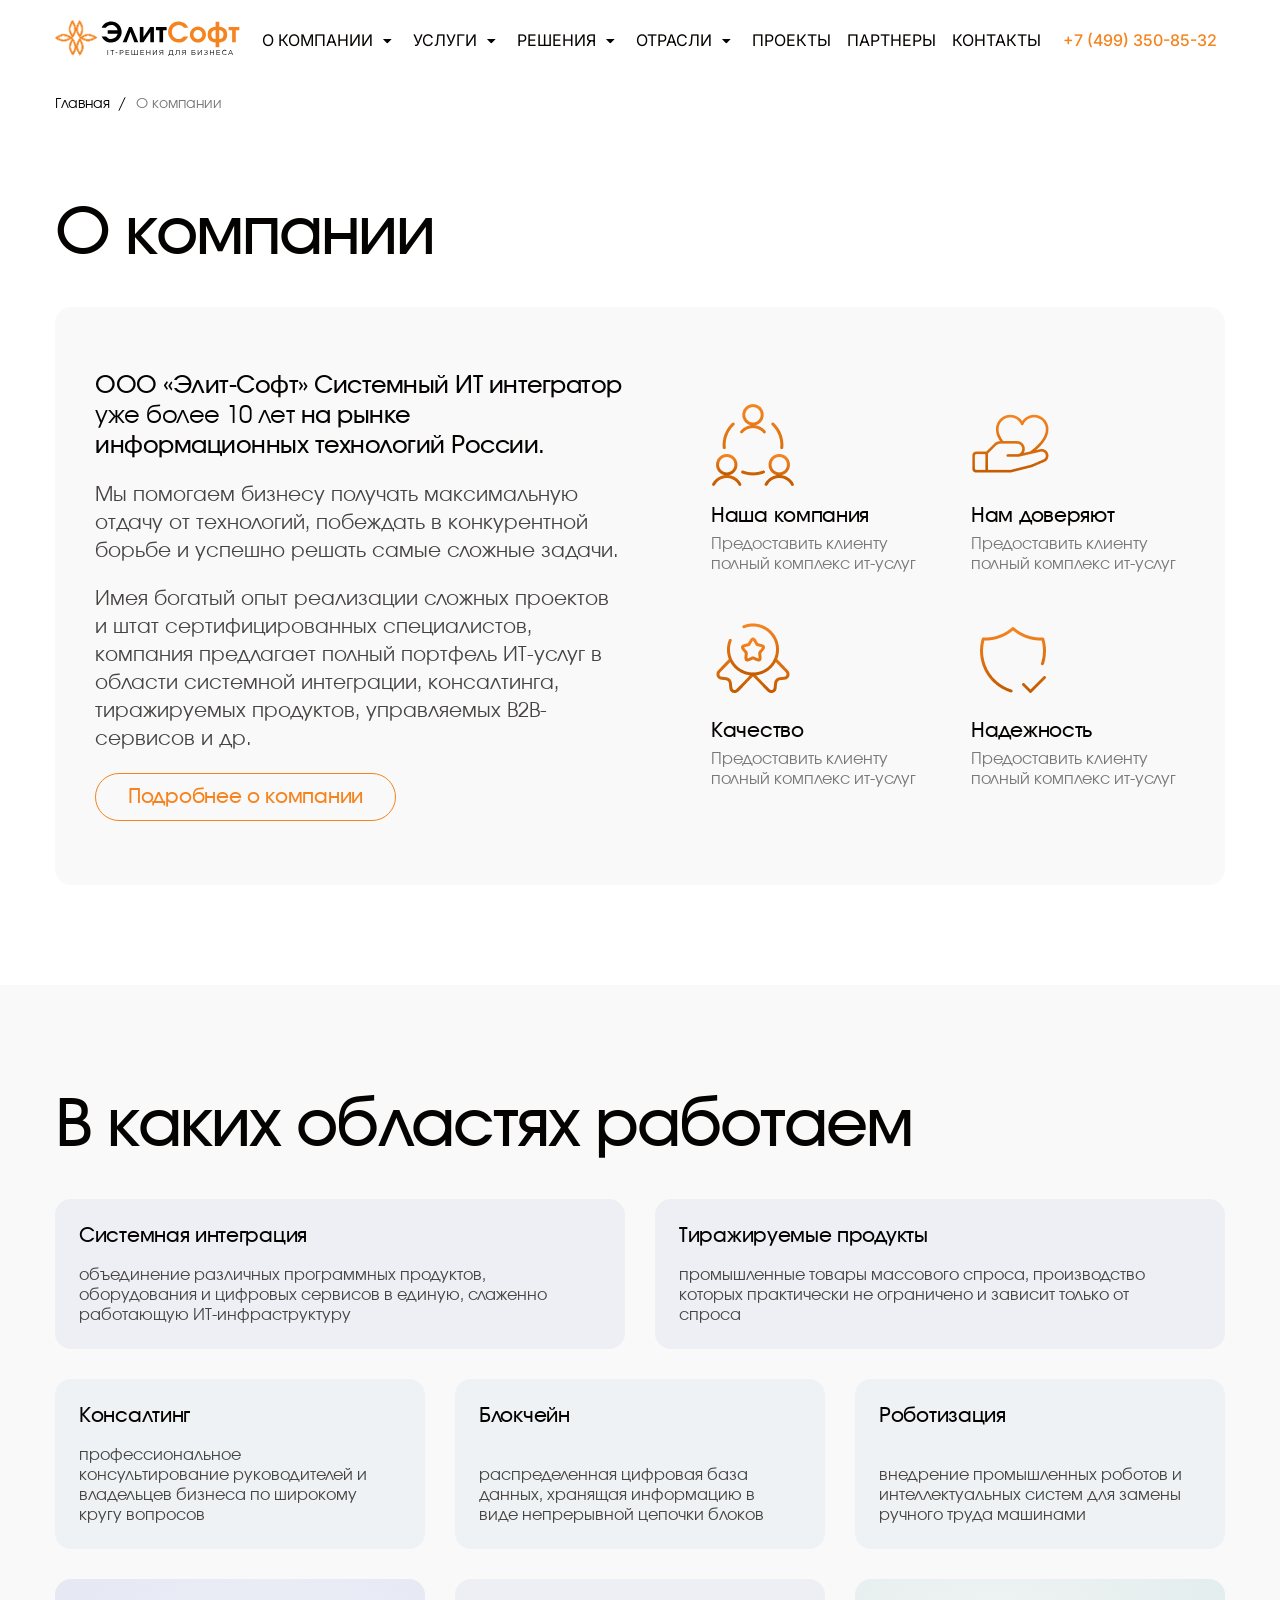
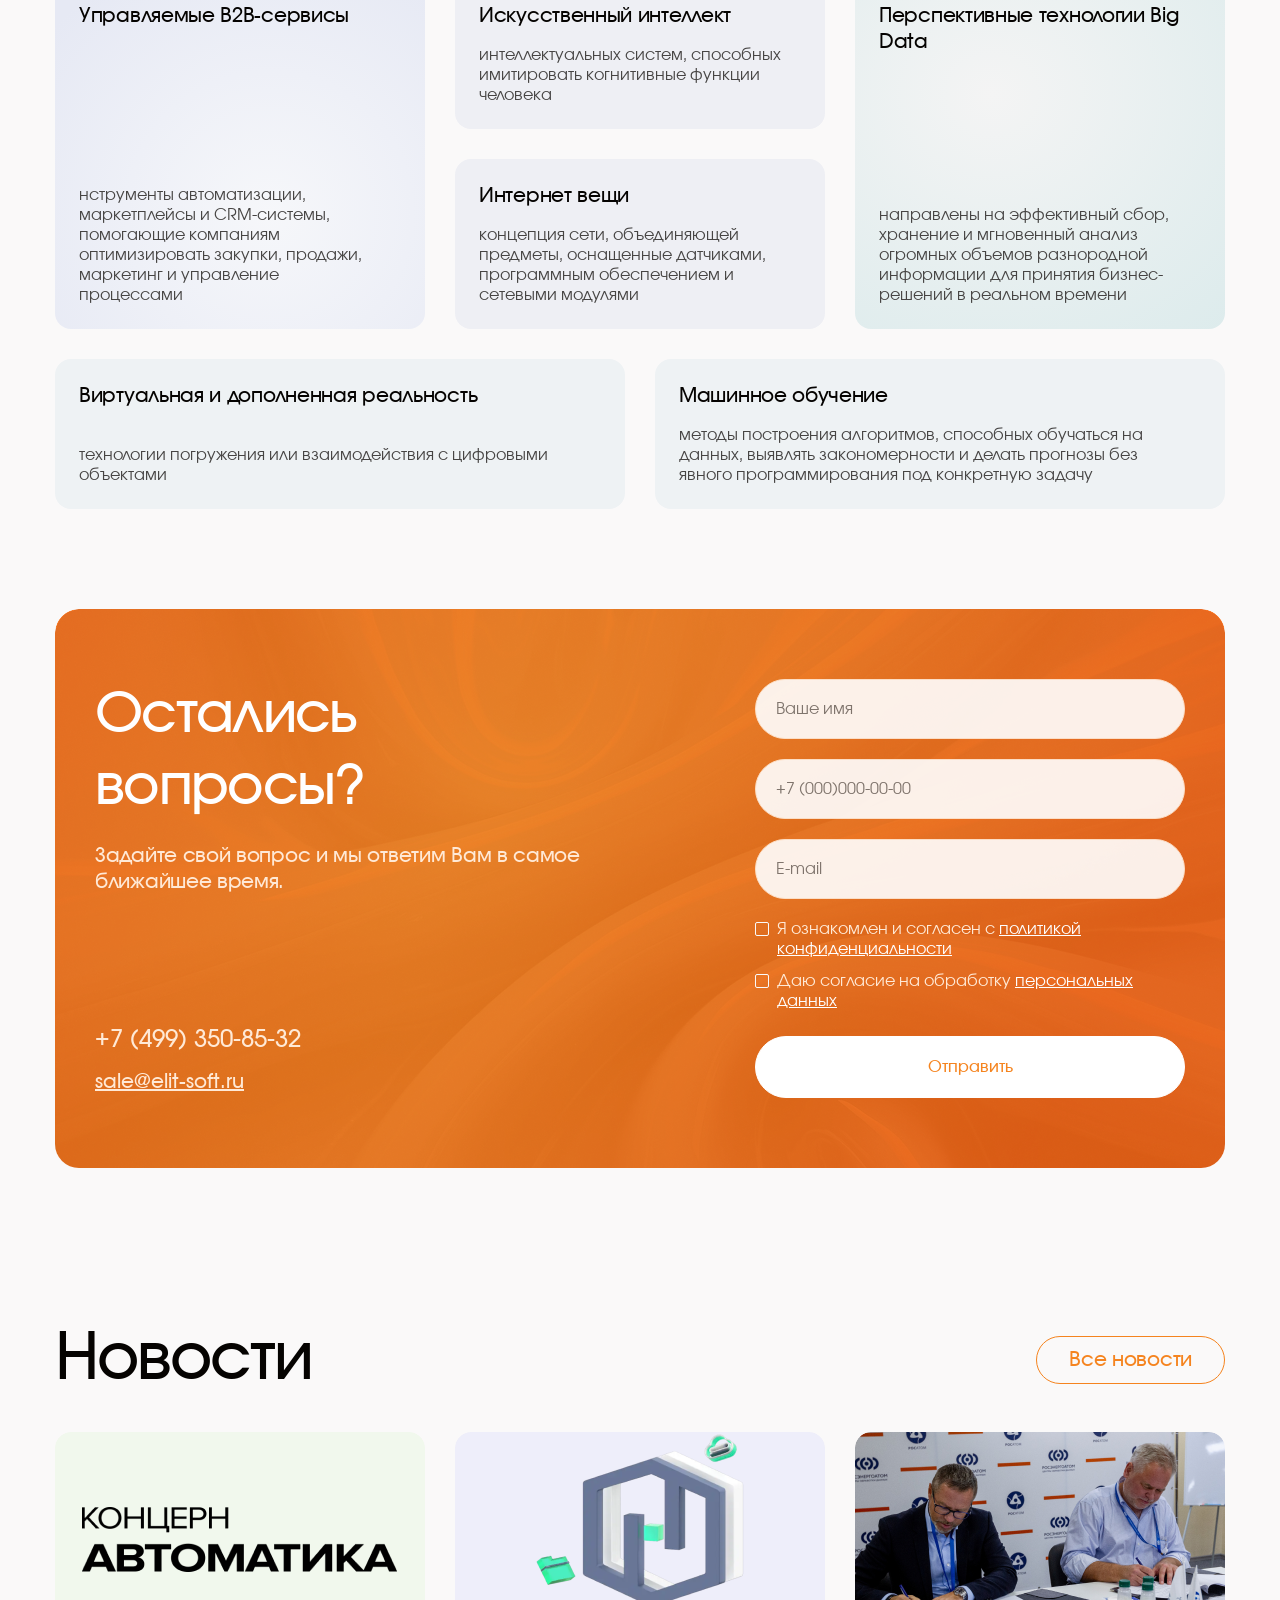
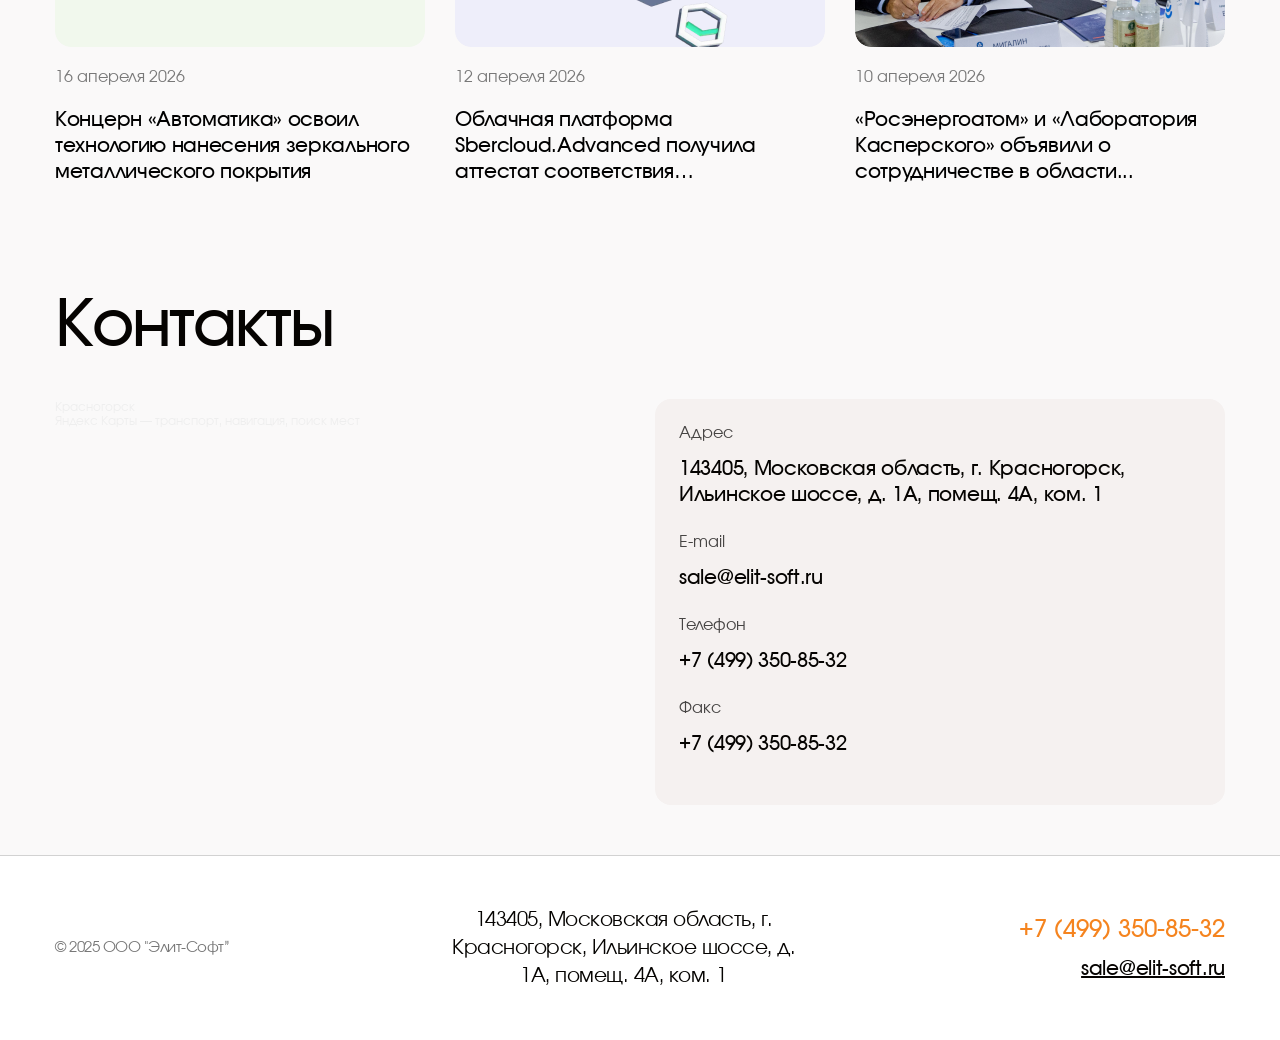
==== about.html @ a826ac0e "add files" ====
<!DOCTYPE html>
<html lang="en">
<head>
    <meta charset="UTF-8">
    <title>Элит-Софт</title>
    <link rel="preconnect" href="https://fonts.googleapis.com">
    <link rel="preconnect" href="https://fonts.gstatic.com" crossorigin>
    <link href="https://fonts.googleapis.com/css2?family=Inter:ital,opsz,wght@0,14..32,100..900;1,14..32,100..900&display=swap" rel="stylesheet">
    <link rel="stylesheet" href="css/reset.css">
    <link rel="stylesheet" href="css/main.css">
</head>
<body>
<header>
    <nav class="nav">
        <div class="container">
            <div class="nav__content df a-center">
                <div class="header__logo">
                    <a href="">
                        <img src="images/logo.svg" alt="">
                    </a>
                </div>
                <ul class="menu df">
                    <li class="menu__item has-sub">
                        <a href="" class="menu__link">О Компании</a>
                        <ul class="menu__sub">
                            <li class="menu__item">
                                <a href="" class="menu__link">Новости
                                </a>
                            </li>
                            <li class="menu__item">
                                <a href="" class="menu__link">Лицензии</a>
                            </li>
                            <li class="menu__item">
                                <a href="" class="menu__link">Сертификаты</a>
                            </li>
                            <li class="menu__item">
                                <a href="" class="menu__link">Реквизиты компании</a>
                            </li>

                        </ul>
                    </li>
                  <li class="menu__item has-sub">
                        <a href="" class="menu__link">Услуги</a>
                      <ul class="menu__sub">
                          <li class="menu__item">
                              <a href="" class="menu__link">Разработка государственных и корпоративных Информационных Систем
                              </a>
                          </li>
                          <li class="menu__item">
                              <a href="" class="menu__link">Аудит информационной безопасности
                              </a>
                          </li>
                          <li class="menu__item">
                              <a href="" class="menu__link">Продажи оборудования и программ обеспечения
                              </a>
                          </li>
                          <li class="menu__item">
                              <a href="" class="menu__link">Заказная разработка программного обеспечения
                              </a>
                          </li>
                          <li class="menu__item">
                              <a href="" class="menu__link">Обслуживание инфраструктуры и техническая поддержка
                              </a>
                          </li>

                      </ul>
                    </li>
                  <li class="menu__item has-sub">
                        <a href="" class="menu__link">Решения</a>
                      <ul class="menu__sub">
                          <li class="menu__item">
                              <a href="" class="menu__link">Инфраструктурные решения </a>
                          </li>
                          <li class="menu__item">
                              <a href="" class="menu__link">Телекоммуникационные решения</a>
                          </li>
                          <li class="menu__item">
                              <a href="" class="menu__link">Информационная безопасность</a>
                          </li>
                          <li class="menu__item">
                              <a href="" class="menu__link">Системы электронного документооборота
                              </a>
                          </li>
                          <li class="menu__item">
                              <a href="" class="menu__link">Корпоративные порталы</a>
                          </li>
                          <li class="menu__item">
                              <a href="" class="menu__link">BI Аналитика данных</a>
                          </li>
                          <li class="menu__item">
                              <a href="" class="menu__link">Геоинформационные решения</a>
                          </li>
                          <li class="menu__item">
                              <a href="" class="menu__link">Автоматизированные системы управления предприятием (АСУ ТП)</a>
                          </li>

                      </ul>
                    </li>
                  <li class="menu__item has-sub">
                      <a href="" class="menu__link">Отрасли</a>
                      <ul class="menu__sub">
                          <li class="menu__item">
                              <a href="" class="menu__link">Банковские и финансовые организации</a>
                          </li>
                          <li class="menu__item">
                              <a href="" class="menu__link">Нефтегазовая промышленность</a>
                          </li>
                          <li class="menu__item">
                              <a href="" class="menu__link">Госсектор
                              </a>
                          </li>
                          <li class="menu__item">
                              <a href="" class="menu__link">Энергетика
                              </a>
                          </li>
                          <li class="menu__item">
                              <a href="" class="menu__link">Кросс-отраслевая экспертиза </a>
                          </li>

                      </ul>
                    </li>
                  <li class="menu__item">
                        <a href="" class="menu__link">Проекты</a>
                    </li>
                  <li class="menu__item">
                        <a href="" class="menu__link">Партнеры</a>
                    </li>
                  <li class="menu__item">
                        <a href="" class="menu__link">Контакты</a>
                    </li>

                </ul>
                <div class="header__contacts">
                    <a href="tel:+7 (499) 350-85-32">+7 (499) 350-85-32</a>
                </div>
            </div>
        </div>
    </nav>
</header>
<main>
<!--   Block start-->
    <div class="breadcrumbs">
        <div class="container">
            <div class="breadcrumbs__list df a-center">
                <a href="" class="breadcrumbs__link">Главная</a><span class="breadcrumbs__text">О компании</span>
            </div>
        </div>
    </div>
<!--   Block end-->

<!--    Block Start -->
    <section class="about">
        <div class="container">
            <h2 class="section__title">О компании</h2>
            <div class="about__content df">
                <div class="about__left">
                    <h3>ООО «Элит-Софт» Системный ИТ интегратор <span>уже более 10 лет</span>
                        на рынке информационных технологий России.</h3>
                    <p>Мы помогаем бизнесу получать максимальную отдачу от технологий, побеждать в конкурентной борьбе и успешно решать самые сложные задачи.</p>
                    <p>Имея богатый опыт реализации сложных проектов и штат сертифицированных специалистов, компания предлагает полный портфель ИТ-услуг в области системной интеграции, консалтинга, тиражируемых продуктов, управляемых B2B-сервисов и др.</p>
                    <a href="" class="btn btn__orange--outline">Подробнее о компании</a>
                </div>
                <div class="about__right">
                    <div class="about__list df f-wrap">
                        <div class="about__item">
                           <div class="about__icon">
                               <img src="images/about1.webp" alt="about1">
                           </div>
                            <h3>Наша компания</h3>
                            <p>Предоставить клиенту полный комплекс ит-услуг</p>
                        </div>
                        <div class="about__item">
                            <div class="about__icon">
                                <img src="images/about4.webp" alt="about1">
                            </div>
                            <h3>Нам доверяют</h3>
                            <p>Предоставить клиенту полный комплекс ит-услуг</p>
                        </div>
                        <div class="about__item">
                            <div class="about__icon">
                                <img src="images/about3.webp" alt="about1">
                            </div>
                            <h3>Качество</h3>
                            <p>Предоставить клиенту полный комплекс ит-услуг</p>
                        </div>
                        <div class="about__item">
                            <div class="about__icon">
                                <img src="images/about2.webp" alt="about1">
                            </div>
                            <h3>Надежность</h3>
                            <p>Предоставить клиенту полный комплекс ит-услуг</p>
                        </div>
                    </div>
                </div>
            </div>
        </div>
    </section>
<!--    Block End -->

<!--    Block Start -->
    <section class="areas">
        <div class="container">
            <h2 class="section__title">В каких областях работаем</h2>
            <div class="area__list df f-wrap">
                <div class="area__item  ">
                    <h3>Системная интеграция</h3>
                    <p>объединение различных программных продуктов, оборудования и цифровых сервисов в единую, слаженно работающую ИТ-инфраструктуру</p>
                </div>
                <div class="area__item ">
                    <h3>Тиражируемые продукты</h3>
                    <p>промышленные товары массового спроса, производство которых практически не ограничено и зависит только
                        от спроса</p>
                </div>
                <div class="area__item ">
                    <h3>Консалтинг</h3>
                    <p>профессиональное консультирование руководителей и владельцев бизнеса по широкому кругу вопросов</p>
                </div>
                <div class="area__item ">
                    <h3>Блокчейн</h3>
                    <p>распределенная цифровая база данных, хранящая информацию в виде непрерывной цепочки блоков</p>
                </div>
                <div class="area__item ">
                    <h3>Роботизация</h3>
                    <p>внедрение промышленных роботов и интеллектуальных систем для замены ручного труда машинами</p>
                </div>
                <div class="area__item ">
                    <h3>Управляемые B2B-сервисы</h3>
                    <p>нструменты автоматизации, маркетплейсы и CRM-системы, помогающие компаниям оптимизировать закупки, продажи, маркетинг и управление процессами</p>
                </div>
                <div class="area__item ">
                    <h3>Искусственный интеллект</h3>
                    <p>интеллектуальных систем, способных имитировать когнитивные функции человека</p>
                </div>
                <div class="area__item ">
                    <h3>Интернет вещи</h3>
                    <p>концепция сети, объединяющей предметы, оснащенные датчиками, программным обеспечением и сетевыми модулями</p>
                </div>
                <div class="area__item ">
                    <h3>Перспективные технологии
                        Big Data</h3>
                    <p>направлены на эффективный сбор, хранение и мгновенный анализ огромных объемов разнородной информации для принятия бизнес-решений в реальном времени</p>
                </div>
                <div class="area__item ">
                    <h3>Виртуальная и дополненная реальность</h3>
                    <p>технологии погружения или взаимодействия с цифровыми объектами</p>
                </div>
                <div class="area__item ">
                    <h3>Машинное обучение</h3>
                    <p>методы построения алгоритмов, способных обучаться на данных, выявлять закономерности и делать прогнозы без явного программирования под конкретную задачу</p>
                </div>

            </div>
        </div>
    </section>
<!--    Block End -->
<!--    Block Start -->
    <section class="contact-form">
        <div class="container">
            <div class="contact-form__content df j-spc-btw">
                <div class="contact-form__left">
                    <h2 class="section__title">Остались вопросы?</h2>
                    <p>Задайте свой вопрос и мы ответим Вам в самое ближайшее время.</p>
                    <div class="contact__info df f-column">
                        <a href="tel:+7 (499) 350-85-32">+7 (499) 350-85-32</a>
                        <a href="mailto:sale@elit-soft.ru">sale@elit-soft.ru</a>
                    </div>
                </div>
                <div class="contact-form__right">
                    <form action="" class="form">
                        <div class="form__row">
                            <input type="text" name="name" id="name" placeholder="Ваше имя">
                        </div>
                        <div class="form__row">
                            <input type="tel" name="tel" id="tel" placeholder="+7 (000)000-00-00 ">
                        </div>
                        <div class="form__row">
                            <input type="email" name="email" id="email" placeholder="E-mail">
                        </div>
                        <label class="checkbox-label"> Я ознакомлен и согласен с <a href="">политикой конфиденциальности</a>
                            <input type="checkbox" >
                            <span class="checkmark"></span>
                        </label>
                        <label class="checkbox-label">  Даю согласие на обработку <a href="">персональных данных</a>
                            <input type="checkbox" >
                            <span class="checkmark"></span>
                        </label>
                        <button class="btn btn__submit">Отправить</button>
                    </form>
                </div>
            </div>
        </div>
    </section>
<!--    Block End -->
    <!--    Block Start -->
    <section class="news">
        <div class="container">
            <div class="news__top df a-center j-spc-btw">
                <h2 class="section__title">Новости</h2>
                <a href="" class="btn btn__orange--outline">Все новости</a>
            </div>
            <div class="news__list df">
                <div class="news__item">
                    <a href="" class="news__img">
                        <img src="images/news1.webp" alt="news1">
                    </a>
                    <div class="news__info">
                        <span class="news__date">16 апереля 2026</span>
                        <a href="" class="news__title">
                            Концерн «Автоматика» освоил технологию нанесения зеркального металлического покрытия
                        </a>
                    </div>
                </div>
                <div class="news__item">
                    <a href="" class="news__img">
                        <img src="images/news2.webp" alt="news1">
                    </a>
                    <div class="news__info">
                        <span class="news__date">12 апереля 2026</span>
                        <a href="" class="news__title">
                            Облачная платформа Sbercloud.Advanced получила аттестат соответствия требованиям...
                        </a>
                    </div>
                </div>
                <div class="news__item">
                    <a href="" class="news__img">
                        <img src="images/news3.webp" alt="news1">
                    </a>
                    <div class="news__info">
                        <span class="news__date">10 апереля 2026</span>
                        <a href="" class="news__title">
                            «Росэнергоатом» и «Лаборатория Касперского» объявили
                            о сотрудничестве в области...
                        </a>
                    </div>
                </div>

            </div>
        </div>
    </section>
<!--    Block End -->
<!--    Block Start -->
    <section class="contacts">
        <div class="container">
            <h2 class="section__title">Контакты</h2>
            <div class="contact__content df">
                <div class="contact__left">
                    <div style="position:relative;overflow:hidden;"><a href="https://yandex.com/maps/10735/krasnogorsk/?utm_medium=mapframe&utm_source=maps" style="color:#eee;font-size:12px;position:absolute;top:0px;">Красногорск</a><a href="https://yandex.com/maps/10735/krasnogorsk/house/ilyinskoye_shosse_1a/Z04YdQJiQE0EQFtvfXRwdH5jZA==/?indoorLevel=1&ll=37.352983%2C55.815201&utm_medium=mapframe&utm_source=maps&z=16.64" style="color:#eee;font-size:12px;position:absolute;top:14px;">Яндекс Карты — транспорт, навигация, поиск мест</a><iframe src="https://yandex.com/map-widget/v1/?indoorLevel=1&ll=37.352983%2C55.815201&mode=search&ol=geo&ouri=ymapsbm1%3A%2F%2Fgeo%3Fdata%3DCgk3NzExMjE0NTUSbdCg0L7RgdGB0LjRjywg0JzQvtGB0LrQvtCy0YHQutCw0Y8g0L7QsdC70LDRgdGC0YwsINCa0YDQsNGB0L3QvtCz0L7RgNGB0LosINCY0LvRjNC40L3RgdC60L7QtSDRiNC-0YHRgdC1LCAx0JAiCg1zaRVCFcRCX0I%2C&z=16.64" width="560" height="400" frameborder="1" allowfullscreen="true" style="position:relative;"></iframe></div>
                </div>
                <div class="contact__right">
                    <div class="contact__row">
                        <h3>Адрес</h3>
                        <p>143405, Московская область, г. Красногорск, Ильинское шоссе, д. 1А, помещ. 4А, ком. 1</p>
                    </div>
                    <div class="contact__row">
                        <h3>E-mail</h3>
                        <a href="mailto:sale@elit-soft.ru">sale@elit-soft.ru</a>
                    </div>
                    <div class="contact__row">
                        <h3>Телефон</h3>
                        <a href="tel:+7 (499) 350-85-32">+7 (499) 350-85-32</a>
                    </div>
                    <div class="contact__row">
                        <h3>Факс</h3>
                        <a href="tel:+7 (499) 350-85-32">+7 (499) 350-85-32</a>
                    </div>
                </div>
            </div>
        </div>
    </section>
<!--    Block End -->
</main>
<footer>
    <div class="container">
        <div class="footer__content df j-spc-btw a-center">
            <div class="footer__left">
                <p class="copyright">© 2025 ООО "Элит-Софт”</p>
            </div>
            <div class="footer__center">
                <p>143405, Московская область, г. Красногорск, Ильинское шоссе, д. 1А, помещ. 4А, ком. 1</p>
            </div>
            <div class="footer__right df f-column  a-end">
                <a href="tel:+7 (499) 350-85-32" class="footer__link">+7 (499) 350-85-32</a>
                <a href="mailto:sale@elit-soft.ru" class="footer__link">sale@elit-soft.ru</a>
            </div>
        </div>
    </div>
</footer>

<script src="js/main.js"></script>
</body>
</html>
---- css/main.css ----
header{
    padding-top: 20px;
    padding-bottom: 20px;
    height: 76px;
}
.nav__content{
    gap: 22px;

}
.menu__sub{
    display: none;
    width: 364px;
    flex-direction: column;
    gap: 20px;
    position: absolute;
    padding: 24px;
    top: 34px;
    border-radius: 4px;
    background: #fff;
    box-shadow: -10px 5px 20px rgba(0, 0, 0, 0.1);
}
.menu{
    gap: 16px;
    height: 100%;
    align-items: center;
}
.menu__item{
    transition: all .3s;
    padding-top: 8px;
    padding-bottom: 8px;
}
.menu__item.has-sub{
    padding-right: 24px;
    position: relative;
}
.menu__item.has-sub:after{
    content: '';
    position: absolute;
    width: 9px;
    height: 5px;
    background: url('../images/arrow-down.svg') no-repeat;
    right: 5px;
    top: 50%;
    transform: translateY(-50%  );
}
.menu__link{
    font-family: Inter, sans-serif;
    font-weight: 400;
    font-size: 16px;
    line-height: 19px;
    text-transform: uppercase;
    color: #050301;
    transition: all .3s;
}
.header__contacts a{
    font-family: Inter, sans-serif;
    font-style: normal;
    font-weight: 500;
    font-size: 16px;
    line-height: 19px;

    color: #f5841f;
}
.menu__link:hover{
    color: #f5841f;
}
.menu__item.has-sub:hover:after{
    background: url('../images/arrow-down-hover.svg') no-repeat;
}
.menu__item.has-sub:hover .menu__sub{

    display: flex;

}
.menu__sub .menu__link{
    font-family: Involve-Medium, sans-serif;
    font-size: 15px;
    line-height: 20px;
    text-align: left;
    text-transform: uppercase;
    font-weight: 500;
    color: #050301;
}
.menu__sub .menu__item{
    padding: 0;
}
.menu__sub .menu__link:hover{
    color: #f5841f;
}
.hero{
    padding-right: 62px;
    margin-top: 16px;
    margin-bottom: 50px;
}
.hero__content{
    gap: 60px;
    align-items: flex-end;
    justify-content: flex-end;
}
.hero__right{
    padding: 30px;
    border-radius: 24px;
    background: linear-gradient(157.72deg, #ebe8e4 5.24%, #f5f1f0 90.24%);
    max-width: 853px;
    width: 100%;
    height: fit-content;
}
.hero__left{
    max-width: 570px;
    width: 100%;
}
.hero__title{
    font-family: Involve-Medium, sans-serif;
    font-size: 65px;
    line-height: 84px;
    letter-spacing: -0.03em;
    text-align: left;
    color: #050301;
    margin-bottom: 35px;
    font-weight: 500;
}
.hero__text{
    font-size: 20px;
    line-height: 28px;
    text-align: left;
    margin-bottom: 30px;
    color: #464443;

}
.hero__adv{
    margin-top: 110px;
    padding: 24px;
    background: #F6F2EF;
    border-radius: 24px;

}
.hero__adv h2{
    font-family: Involve-Medium, sans-serif;
    font-weight: 500;
    font-size: 20px;
    line-height: 26px;
    letter-spacing: -0.3px;
    text-align: left;
    max-width: 349px;
    width: 100%;
    color: #050301;
    margin-bottom: 32px;
}
.hero__partners img{
    border-radius: 100%;
    border: 1px solid #787878;
}
.hero__partners img +  img{
    margin-left: -15px;
}
.hero__posts{
    display: grid;
    /*grid-template-columns: 1fr 2fr ;*/
    /*grid-template-rows: 1fr 1fr 2fr ;*/
    gap: 24px;
}
.hero__post{
    padding: 25px 24px 24px;
    border-radius: 16px;
    min-height: 230px;
    display: flex;
    flex-direction: column;
    position: relative;
    width: 100%;
    min-width: 384px;
}
.hero__post:first-child{
    background: #F5F1F0;
    grid-column-start: 1;
    grid-column-end: 2;
}
.hero__post:nth-child(2){
    grid-column-start: 1;
    grid-column-end: 2;
    background: #F6F7FA;
}
.hero__post:nth-child(3){
    grid-column-start: 2;
    grid-row-start: 1;
    grid-row-end: 3;
    grid-column-end: 3;
    background: #f1f8ed;
}
.hero__post:nth-child(4){
    grid-column-start: 1;
    grid-row-start: 3;
    grid-row-end: 3;
    grid-column-end: 3;
    background: #FBF9EF;
    height: 260px;
}
.hero__post h3{
    font-family: 'Involve-Medium', sans-serif;
    font-size: 20px;
    line-height: 26px;
    letter-spacing: -0.3px;
    color: #050301;
    margin-bottom: 16px;
    max-width: 242px;
    font-weight: 500;
}
.tag__list{
    gap: 6px;
    z-index: 1;
}

.tag__item{
    padding: 6px 8px;
    background: #fff;
    border-radius: 4px;
    font-size: 14px;
    line-height: 15px;
    text-align: center;
    font-family: 'Inter', sans-serif;
    font-weight: 400;
    color: #464443;
}
.hero__post .btn__more{
    margin-top: auto;
}
.hero__post--img{
    position: absolute;
    right: 0;
    bottom: 24px;
}
.hero__post:nth-child(3) .hero__post--img{
    bottom: 84px;
}
.hero__post:nth-child(4) .hero__post--img{
    bottom: 16px;
}
.hero__post:first-child .tag__list, .hero__post:nth-child(2) .tag__list{
    max-width: 206px;
}

.hero__post:nth-child(4) .tag__list{
    max-width: 400px;
    width: 100%;
}
.hero__post:nth-child(4) h3{
    max-width: 400px;
}
.section__title{
    font-family: Involve-Medium, sans-serif;
    font-size: 65px;
    line-height: 84px;
    letter-spacing: -0.03em;
    text-align: left;
    font-weight: 500;
    color: #050301;

}
.services__list{
    margin-top: 30px;
    gap: 30px;
}
.service__item{
    width: calc(100%/3 - 20px);
    background: #FAF9F9;
    border-radius: 16px;
    padding: 24px;
    position: relative;
    min-height: 260px;
    overflow: hidden;
    display: flex;
    flex-direction: column;
    justify-content: space-between;
}
.service__item:first-child{
    width: calc((100%/3 - 20px)* 2 + 30px);

}
.service__item:first-child .service__title{
    max-width: 441px;
    width: 100%;
}
.service__img{
    position: absolute;
    right: 0;
    bottom: -3px;
}
.service__title{
    font-family: Involve-Medium, sans-serif;
    font-weight: 500;
    font-size: 20px;
    line-height: 26px;
    letter-spacing: -0.3px;
    text-align: left;
    color: #050301;
}
.about{
    padding-top: 50px;
    padding-bottom: 100px;
}
.about__content{
    margin-top: 30px;
    padding: 64px 40px;
    background: #FAF9F9;
    border-radius: 16px;
    gap: 86px;
    align-items: center;
}
.about__list{
    gap: 44px 46px;
}
.about__item{
    width: calc(100%/2 - 23px);
}
.about__icon{
    margin-bottom: 10px;
}
.about__item h3{
    font-family: Involve-Medium, sans-serif;
    font-weight: 500;
    font-size: 20px;
    line-height: 26px;
    letter-spacing: -0.3px;
    text-align: left;
    color: #050301;
    margin-bottom: 5px;
}
.about__item p{
    font-weight: 400;
    font-size: 16px;
    line-height: 20px;
    text-align: left;

    color: #787878;
}
.about__left h3{
    font-family: Involve-Medium, sans-serif;
    font-weight: 500;
    font-size: 24px;
    line-height: 30px;
    letter-spacing: -0.5px;
    text-align: left;
    margin-bottom: 20px;
}
.about__left p{
    font-weight: 400;
    font-size: 20px;
    line-height: 28px;
    text-align: left;
    color: #464443;
    margin-bottom: 20px;
}
.about__right{
    max-width: 474px;
    width: 100%;
}
.about__left{
    max-width: calc(100% - 560px );
    width: 100%;
}
.industries{
    padding-top: 100px;
    padding-bottom: 50px;
    background: #FAF9F9;
}
.industry__list{
    margin-top: 30px;
    gap: 28px 30px;
}
.industry{
    background: #F5F1F0;
    border-radius: 16px;
    padding: 24px;
    position: relative;
    min-height: 173px;
    width: calc(100%/3 - 20px);
    display: flex;
    flex-direction: column;
    justify-content: space-between;
}
.industry:first-child, .industry:nth-child(2){
    width: calc(100%/2 - 15px);
}

.industry__icon{
    position: absolute;
    right: 24px;
    top: 24px;
}
.industry__title{
    font-family: "Involve-Medium", sans-serif;
    max-width: 300px;
    font-weight: 500;
    font-size: 20px;
    line-height: 26px;
    letter-spacing: -0.3px;
    text-align: left;

    color: #050301;
}
.services{
    padding-top: 50px;
    padding-bottom: 50px;
}
.news{
    padding-top: 50px;
    padding-bottom: 50px;
    background: #FAF9F9;
}
.news__list{
    gap: 30px;
    margin-top: 30px;
}
.news__item{
    width: calc(100%/3 - 20px);

}
.news__img{
    border-radius: 16px;
    margin-bottom: 20px;
    display: flex;
    overflow: hidden;
    height: 215px;
}
.news__img img{
    width: 100%;
    height: 100%;
    object-fit: cover;
}
.news__date{
    display: flex;
    font-size: 16px;
    line-height: 20px;
    text-align: left;
    color: #787878;
    margin-bottom: 20px;
}
.news__title{
    font-family: Involve-Medium, sans-serif;
    font-weight: 500;
    font-size: 20px;
    line-height: 26px;
    letter-spacing: -0.3px;
    text-align: left;
    display: -webkit-box;
    -webkit-box-orient: vertical;
    -webkit-line-clamp: 3;
    overflow: hidden;
    color: #000000;

}

.contacts{
    padding-top: 50px;
    padding-bottom: 50px;
    background: #FAF9F9;
}
.contact__content{
    margin-top: 30px;
    gap: 30px;
}
.contact__left{
    width: calc(100%/2 - 15px);
}
.contact__right{
    width: calc(100%/2 - 15px);
    background: #F5F1F0;
    border-radius: 16px;
    padding: 24px;
}
.contact__right h3{
    font-weight: 400;
    font-size: 16px;
    line-height: 20px;
    text-align: left;
    color: #464443;
    margin-bottom: 13px;

}
.contact__right p, .contact__row a{
    font-family: 'Involve-Medium', sans-serif;
    font-weight: 500;
    font-size: 20px;
    line-height: 26px;
    letter-spacing: -0.3px;
    text-align: left;

    color: #050301;

}
.contact__row{
    margin-bottom: 24px;
}

.contact__left iframe{
    border: none;
    border-radius: 16px;
}
.copyright{
    font-size: 15px;
    line-height: 28px;
    letter-spacing: -0.5px;
    text-align: left;

    color: #787878;

}
.footer__center p{
    font-weight: 400;
    font-size: 20px;
    line-height: 28px;
    letter-spacing: -0.5px;
    text-align: center;
    max-width: 370px;
    width: 100%;
    color: #050301;
}

.footer__link:first-child{
    font-family: Involve-Medium, sans-serif;
    font-weight: 500;
    font-size: 24px;
    line-height: 32px;
    text-align: right;
    color: #f5841f;
    margin-bottom: 10px;
}
.footer__link:last-child{
    font-family: Involve-Medium, sans-serif;

    font-weight: 500;
    font-size: 20px;
    line-height: 26px;
    letter-spacing: -0.3px;
    text-align: right;
    text-decoration-line: underline;

    color: #050301;

}
.contact-form__content{
    padding: 70px 40px;
    border-radius: 24px;
    background: url('../images/bg.png') no-repeat;
    background-size: cover;
}
.contact-form__content.bg-gray{
    background: radial-gradient(220% 77% at 34% 30%, #f2f3f3 0%, #deeced 100%);
}

.contact-form .section__title{
    font-family: Involve-Medium, sans-serif;
    font-weight: 500;
    font-size: 56px;
    line-height: 72px;
    letter-spacing: -0.03em;
    text-align: left;
    color: #ffffff;
    margin-bottom: 20px;
}
.contact-form  p{
    font-family: Involve-Medium, sans-serif;
    font-weight: 500;
    font-size: 20px;
    line-height: 26px;
    letter-spacing: -0.3px;
    text-align: left;

    color: #ffe9d6;
}
.contact-form__content.bg-gray .section__title{
    color: #050301;
}
.contact-form__content.bg-gray p{
    color: #464443;
}
.contact-form__left{
    display: flex;
    flex-direction: column;
    max-width: 526px;
    width: 100%;
}
.contact__info{
    margin-top: auto;
}
.contact__info a{
    display: flex;
    font-weight: 500;
    font-size: 24px;
    line-height: 32px;
    text-align: left;
    font-family: Involve-Medium, sans-serif;

    color: #ffe9d6;

}
.contact-form__content.bg-gray .contact__info a{
    color: #464443;
}
.contact__info a:last-child{
    text-decoration: underline;
    font-size: 20px;
    margin-top: 10px;
}
.contact-form__right{
    max-width: 430px;
    width: 100%;
}
.form__row input:not([type=checkbox]){
    padding: 18px 20px;
    height: 60px;
    width: 100%;
    background: #ffffff;
    font-weight: 400;
    font-size: 16px;
    line-height: 20px;
    text-align: left;
    font-family: Involve-Regular, sans-serif;
    color: #787878;
    opacity: 0.9;
    border: 1px solid #ffead7;
    border-radius: 100px;
}
.contact-form__content.bg-gray input:not([type=checkbox]){
    border: none;
    background: #d6e6e7;
}
.contact-form__content.bg-gray .checkmark{
    border-color: #464443;
}
.contact-form__content.bg-gray .checkbox-label{
    color: #787878;
    padding-right: 30px;
}
.contact-form__content.bg-gray .checkbox-label a{
    color: #464443;
}
.form__row{
    margin-bottom: 20px;
}
.form__row label{
    margin-bottom: 20px;
}
.contact-form__right .btn__submit{
    margin-top: 25px;
}
.contact-form{
    padding-bottom: 100px;
    background: #FAF9F9;
    padding-top: 50px;
}
.areas{
    padding-bottom: 50px;
    background: #FAF9F9;
    padding-top: 100px;
}
.area__list{
    margin-top: 30px;
    gap: 30px;
    display: grid;
    grid-template-columns: repeat(6, 1fr);
}
.area__item{
    padding: 24px 42px 24px 24px;
    border-radius: 16px;
}
.area__item:nth-child(1),
.area__item:nth-child(2) {
    grid-column: span 3;
    background: #EEEFF4;
}
.area__item:nth-child(3),
.area__item:nth-child(4),
.area__item:nth-child(5) {
    grid-column: span 2;
    background: #EEF2F4 ;
}
/* левая колонка */
.area__item:nth-child(6) {
    grid-column: 1 / span 2;
    grid-row: span 2;
    background: radial-gradient(77% 81% at 58% 67%, #f6f7fa 0%, #e6e9f4 100%);
}

/* центральная колонка (2 элемента один под другим) */
.area__item:nth-child(7) {
    grid-column: 3 / span 2;
    grid-row: span 1;
    background: #EEEFF4;
}

.area__item:nth-child(8) {
    grid-column: 3 / span 2;
    grid-row: span 1;
    background: #EEEFF4;
}

/* правая колонка */
.area__item:nth-child(9) {
    grid-column: 5 / span 2;
    grid-row: 3 / span 2; /* ← ВАЖНО */
    background: radial-gradient(97% 92% at 37% 33%, #f4f4f4 0%, #dcebec 100%);


}
.area__item:nth-child(10),
.area__item:nth-child(11) {
    grid-column: span 3;
    background: #eef2f4;
}


.light { background: #eef1f5; }
.dark { background: #dfe5eb; }
.green { background: #dfeceb; }
.area__item h3{
    font-family: Involve-Medium, sans-serif;
    font-weight: 500;
    font-size: 20px;
    line-height: 26px;
    letter-spacing: -0.3px;
    text-align: left;
    color: #050301;
    margin-bottom: 16px;
}
.area__item p{
    font-weight: 400;
    font-size: 16px;
    line-height: 20px;
    text-align: left;

    color: #464443;
}
.area__item {
    /*width: calc(100%/3 - 20px);*/
    background: #EEF2F4;
    display: flex;
    flex-direction: column;
    justify-content: space-between;
}
.certificates{
    padding-top: 50px;
    padding-bottom: 100px;
}
.certificate__list{
    gap: 60px 30px;
    margin-top: 30px;
}
.certificate__item{
    width: calc(100%/3 - 20px);
}
.certificate__item h3{
    margin-top: 20px;
    font-weight: 500;
    font-size: 20px;
    line-height: 26px;
    letter-spacing: -0.3px;
    text-align: left;

    color: #050301;
    font-family: Involve-Medium, sans-serif;
}
.licences{
    padding-bottom: 100px;
    padding-top: 50px;
}
.licences__content{
    margin-top: 30px;

}
.licences__content ol{
    padding-left: 20px;
}
.licences__content li{
    margin-bottom: 16px;
    font-weight: 400;
    font-size: 20px;
    line-height: 28px;
    text-align: left;

    color: #050301;

}
.licences__content li:last-child{
    margin-bottom: 0;
}
.licences__content strong{
    font-weight: 400;
}
.licences__content a{
    color: #F5841F;
    text-decoration: underline;
}
.projects{
    padding-top: 50px;
    padding-bottom: 50px;
}
.project__list{
    margin-top: 30px;
    gap: 60px 30px  ;
}
.project__item{
    width: calc(100%/3 - 20px);
}
.project__img{
    height: 275px;
    width: 100%;
    border-radius: 16px;
    margin-bottom: 20px;
    display: flex;
}
.project__img img{
    overflow: hidden;
}
.project__title{
    font-weight: 500;
    font-size: 20px;
    line-height: 26px;
    letter-spacing: -0.3px;
    text-align: left;
    color: #050301;
    font-family: Involve-Medium, sans-serif;
    margin-bottom: 16px;
    display: flex;
}
.project__desc{
    font-weight: 400;
    font-size: 16px;
    line-height: 20px;
    text-align: left;

    color: #464443;

}
.contact-form__content.bg-gray .btn__submit{
    background: #f5841f;
    color: #fff;
}
.partner__list{
    margin-top: 30px;
    gap: 30px;
}
.partner__item{
    width: calc(100%/4 - 23px);
    height: 176px;
    display: flex;
    align-items: center;
    justify-content: center;
    background: #FAF9F9;
    border-radius: 16px;
}
.section__text{
    font-weight: 500;
    font-size: 30px;
    line-height: 40px;
    letter-spacing: -0.3px;
    text-align: left;
    font-family: Involve-Medium, sans-serif;
    color: #464443;
    margin-top: 24px;

}
.services__list--equal .service__item{
    width: calc(100%/3 - 20px);
}
.services__list--equal .service__img{
    right: 24px;
    bottom: 24px;
    display: flex;
    align-items: center;
    justify-content: center;
}
.e-commerce{
    padding-top: 50px;
    padding-bottom: 50px;
}
.e-commerce__list{
    margin-top: 30px;
    gap: 30px;
}
.e-commerce .section__title{
    font-size: 70px;
    line-height: 84px;
}
.e-commerce__list h3{
    font-weight: 500;
    font-size: 20px;
    line-height: 26px;
    letter-spacing: -0.3px;
    text-align: left;
    font-family: Involve-Medium, sans-serif;
    color: #050301;
    margin-bottom: 14px;
}
.e-commerce__list p{
    font-weight: 400;
    font-size: 16px;
    line-height: 24px;
    letter-spacing: -0.5px;
    text-align: left;

    color: #787878;
}
.e-commerce__item{
    width: 100%;
}
.solutions{
    padding-top: 100px;
}

.solution__list{
    margin-top: 30px;
    gap: 30px;
}
.solution__item{
    width: calc(100%/2 - 15px);
    background: #F5F1F0;
    border-radius: 16px;
    padding: 24px;
    height: 200px;
}
.solution__item .btn__more{
    margin-top: auto;
}
.solution__item:nth-child(2){
    background: #F6F7FA;
}
.solution__item:nth-child(3){
    background: #FBF9EF;
}
.solution__item:nth-child(4){
    background: #F1F8ED;
}
.solution__item:nth-child(5){
    background: #EEEEFA;
}
.solution__item:nth-child(6){
    background: #D6E6E7;
}
.solution__item:nth-child(7){
    background: #F6F7FA;
}
.solution__item:nth-child(8){
    background: #EEF2F4;
}
.solution__list h3{
    font-weight: 500;
    font-size: 20px;
    line-height: 26px;
    letter-spacing: -0.3px;
    text-align: left;
    font-family: Involve-Medium, sans-serif;
    color: #050301;
    margin-bottom: 20px;
}
.solution__item .tag__item{
    border-radius: 50px;
}
.page-heading__content{
    background: #FAF9F9;
    border-radius: 24px;
    padding: 50px 30px 50px 70px;
}
.page-heading{
    padding-top: 80px;
    padding-bottom: 80px;
    background: #F5F1F0;
}
.page-heading .breadcrumbs__list{
    margin-bottom: 40px;
}
.page__title{
    text-align: center;
    font-weight: 500;
    font-size: 65px;
    line-height: 84px;
    letter-spacing: -0.03em;
    font-family: Involve-Medium, sans-serif;
    color: #050301;
    max-width: 970px;
    width: 100%;
    margin-bottom: 40px;
}
.page__desc p{
    font-family: Involve, sans-serif;
    font-weight: 500;
    font-size: 20px;
    line-height: 26px;
    letter-spacing: -0.3px;
    text-align: center;
    color: #464443;
}
.page__desc {
    margin-bottom: 40px;
}
.page-heading .btn__orange--outline{
    height: 46px;
}
.trends{
    padding-top: 100px;
}


.trend__list{
    margin-top: 30px;
    gap: 30px;
}
.trend__item{
    padding: 24px;
    background: #f6f2ef;
    border-radius: 16px;
    width: calc(100%/4 - 23px);
    height: 260px;
    display: flex;
    flex-direction: column;
    justify-content: space-between;
}

.trend__item h3{
    font-weight: 500;
    font-size: 20px;
    line-height: 26px;
    letter-spacing: -0.3px;
    text-align: left;
    font-family: Involve-Medium, sans-serif;
    color: #050301;

}
.trend__item p{
    font-weight: 400;
    font-size: 16px;
    line-height: 20px;
    text-align: left;

    color: #787878;
}
.choise{
    padding-top: 100px;
}
.choise__list{
    margin-top: 30px;
    gap: 30px;
}
.choise__item{
    gap: 17px;
    align-items: center;
}
.choise__number{
    width: 40px;
    height: 40px;
    display: flex;
    align-items: center;
    justify-content: center;
    border-radius: 100%;
    background: #F5841F;
    color: #ffffff;
    font-weight: 400;
    font-size: 20px;
    line-height: 28px;
}
.choise__item p{
    font-weight: 500;
    font-size: 20px;
    line-height: 26px;
    letter-spacing: -0.3px;
    text-align: left;


    color: #050301;
}
.platforms{
    padding-top: 100px;

}
.platform__row{
    margin-top: 30px;
    gap: 30px;
}
.platform__row:nth-child(2n+1){
    flex-direction: row-reverse;
}
.platform__left{
    width: 100%;
}
.platform__right{
    width: 100%;
}
.platform__row h3{
    font-weight: 500;
    font-size: 20px;
    line-height: 26px;
    letter-spacing: -0.3px;
    text-align: left;
    font-family: Involve-Medium, sans-serif;
    margin-bottom: 20px;
    color: #050301;
}
.platform__row li{
    margin-bottom: 20px;
    font-weight: 400;
    font-size: 20px;
    line-height: 28px;
    text-align: left;

    color: #464443;
}
.platform__row li:last-child{
    margin-bottom: 0;

}
.platform__row img{
    border-radius: 16px;
}
.features{
    padding-top: 100px;
}
.features__list{
    margin-top: 30px;
    gap: 30px;
}
.features__item{
    width: calc(100%/3 - 20px);
    padding: 24px;
    border-radius: 16px;
    height: 281px;
    display: flex;
    flex-direction: column;
}
.features__item h3{
    margin-top: auto;
    font-weight: 500;
    font-size: 20px;
    line-height: 26px;
    letter-spacing: -0.3px;
    text-align: left;
    font-family: Involve-Medium, sans-serif;
    color: #050301;
    margin-bottom: 10px;

}
.features__item p{
    font-weight: 400;
    font-size: 20px;
    line-height: 28px;
    text-align: left;

    color: #464443;
}
.features__item.bg-gray{
    background: #FAF9F9;
}
.features__item.bg-gray:last-child{
    width: calc(100%/3 * 2 - 10px);
}
.features__item.bg-lilac{
    background: #EEEEFA;
}
.features__item.bg-lilac:first-child{
    width: calc(100%/3 * 2 - 10px);
}
.feature__number{
    font-weight: 500;
    font-size: 56px;
    line-height: 72px;
    letter-spacing: -0.03em;
    text-align: left;
    font-family: Involve-Medium, sans-serif;
    color: #f1ebeb;
}
.features__item.bg-lilac .feature__number{
    color: #E1E1EB;
}
.components{
    padding-top: 100px;
    padding-bottom: 100px;
}

.components__list{
    margin-top: 30px;
    gap: 30px;
}
.component__item{
    position: relative;
    width: calc(100%/4 - 23px);
    border-radius: 16px;
    height: 322px;
    padding: 24px;
    background: #F5F1F0;
}
.component__item:first-child{
    transform: translateY(101px);
}
.component__item:nth-child(2){
    background: #F6F7FA;
}
.component__item:nth-child(3){
    background: #FAF9F9;
    transform: translateY(101px);
}
.component__item:nth-child(4){
    background: #EEF2F4;
}
.component__img{
    position: absolute;
    bottom: 0;
    right: 0;
    display: flex;
    overflow: hidden;
    border-bottom-right-radius: 16px;
}
.component__item:first-child:after{
    content: '';
    width: 55px;
    height: 10px;
    right: -43px;
    top: 101px;
    background: #F6F2EF;
    position: absolute;
    transform: rotate(-45deg);
    z-index: -1;

}
.component__item:nth-child(2):after{
    content: '';
    width: 55px;
    height: 10px;
    right: -43px;
    bottom: 42px;
    background: #F6F2EF;
    position: absolute;
    transform: rotate(45deg);
    z-index: -1;
}
.component__item:nth-child(4):before{
    content: '';
    width: 55px;
    height: 10px;
    left: -43px;
    bottom: 80px;
    background: #F6F2EF;
    position: absolute;
    transform: rotate(-45deg);
    z-index: -2;
}
.steps{
    padding-top: 100px;
}

.step__list{
    margin-top: 43px;
    gap: 20px 30px;
}
.step__item{
    width: calc(100%/2 - 15px);
    display: flex;
    gap: 20px;
}
.step__number{
    width: 40px;
    height: 40px;

    font-weight: 500;
    font-size: 20px;
    line-height: 26px;
    letter-spacing: -0.3px;
   display: flex;
    align-items: center;
    justify-content: center;
    border-radius: 100%;
    position: relative;
    color: #f5841f;
}
.step__number:before{
    content: "";
    position: absolute;
    inset: 0;
    border-radius: 50%;
    background:
            conic-gradient(
                    #ff7a00 0deg 60deg,   /* 1/6 круга (360 / 6 = 60) */
                    #D2D2D2 60deg 360deg
            );

    /* делаем "бордер" */
    -webkit-mask: radial-gradient(farthest-side, transparent calc(100% - 1px), #D2D2D2 0);
    mask: radial-gradient(farthest-side, transparent calc(100% - 1px), #D2D2D2 0);
}
.step__item:nth-child(2) .step__number:before{
    background:
            conic-gradient(
                    #ff7a00 0deg 90deg,   /* 1/6 круга (360 / 6 = 60) */
                    #D2D2D2 90deg 360deg
            );

}
.step__item:nth-child(3) .step__number:before{
    background:
            conic-gradient(
                    #ff7a00 0deg 180deg,   /* 1/6 круга (360 / 6 = 60) */
                    #D2D2D2 180deg 360deg
            );

}
.step__item:nth-child(4) .step__number:before{
    background:
            conic-gradient(
                    #ff7a00 0deg 280deg,   /* 1/6 круга (360 / 6 = 60) */
                    #D2D2D2 280deg 360deg
            );

}
.step__item:nth-child(5) .step__number:before{
    background:
            conic-gradient(
                    #ff7a00 0deg 320deg,   /* 1/6 круга (360 / 6 = 60) */
                    #D2D2D2 320deg 360deg
            );

}
.step__item:nth-child(6) .step__number:before{
    background:
            conic-gradient(
                    #ff7a00 0deg 360deg,   /* 1/6 круга (360 / 6 = 60) */
                    #D2D2D2 360deg 360deg
            );

}
.step__content{
    width: calc(100% - 60px);
}
.step__content h3{
    font-family: Involve-Medium, sans-serif;
    font-weight: 500;
    font-size: 20px;
    line-height: 26px;
    letter-spacing: -0.3px;
    color: #050301;
    margin-bottom: 14px;
}
.step__content li{
    font-weight: 400;
    font-size: 16px;
    line-height: 20px;
    text-align: left;
    margin-bottom: 14px;
    color: #464443;
}
.step__content li:last-child{
    margin-bottom: 0;
}
.architectures{
    padding-top: 100px;
}

.architectures .section__text{
    font-family: Involve-Medium, sans-serif;
    font-weight: 500;
    font-size: 20px;
    line-height: 26px;
    letter-spacing: -0.3px;
    text-align: left;
    color: #464443;
    margin-top: 30px;
}
.architecture__list{
    margin-top: 30px;
    gap: 30px;
}
.architecture__item{
    width: calc(100%/3 - 20px);
    background: #fff;
    border-radius: 16px;
    padding: 24px;
    height: 230px;
    display: flex;
    flex-direction: column;
}
.architecture__item h3{
    margin-top: auto;
    margin-bottom: 13px;
    font-weight: 500;
    font-size: 20px;
    line-height: 26px;
    letter-spacing: -0.3px;
    text-align: left;
    font-family: Involve-Medium, sans-serif;

    color: #050301;
}
.architecture__item  p{
    font-size: 16px;
    line-height: 20px;
    text-align: left;

    color: #464443;
}
.normative{
    padding-top: 100px;
}
.normative__list{
    margin-top: 53px;
    gap: 30px;
}
.normative__item{
    width: calc(100%/3 - 20px);
    padding: 24px;
    border-radius: 16px;
    background: #FAF9F9;
    height: 287px;
    display: flex;
    flex-direction: column;
    justify-content: space-between;
}
.normative__item h3{
    font-weight: 500;
    font-size: 20px;
    line-height: 26px;
    letter-spacing: -0.3px;
    text-align: left;
    font-family: Involve-Medium, sans-serif;
    color: #050301;
}
.normative__item p{
    font-weight: 400;
    font-size: 16px;
    line-height: 20px;
    text-align: left;

    color: #787878;
}
.normative__item:nth-child(2){
    background: #F6F7FA;
}
.normative__item:nth-child(3){
    background: #F6F2EF;
}
.normative__item:nth-child(4){
    background: #F6F2EF;
}
.normative__item:nth-child(5){
    background: #FAF9F9;
}
.normative__item:nth-child(6){
    background: #F6F7FA;
}
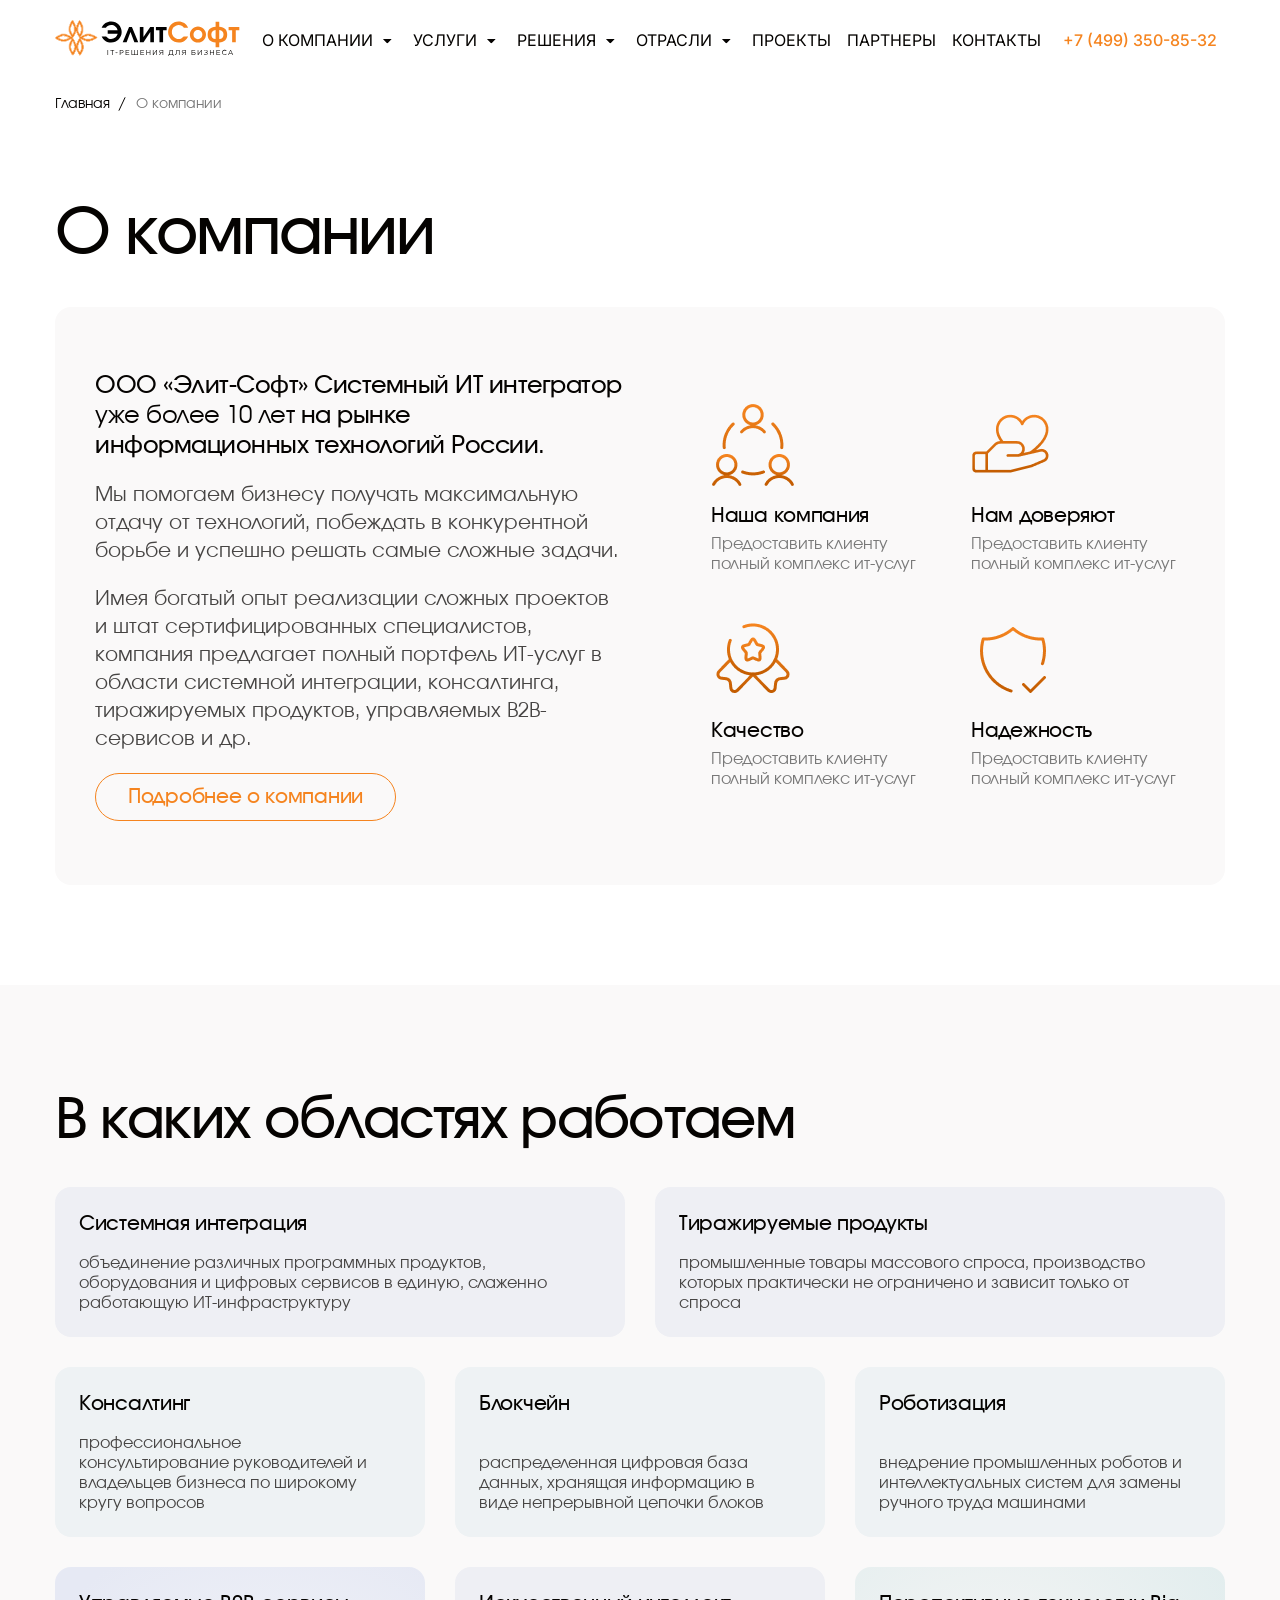
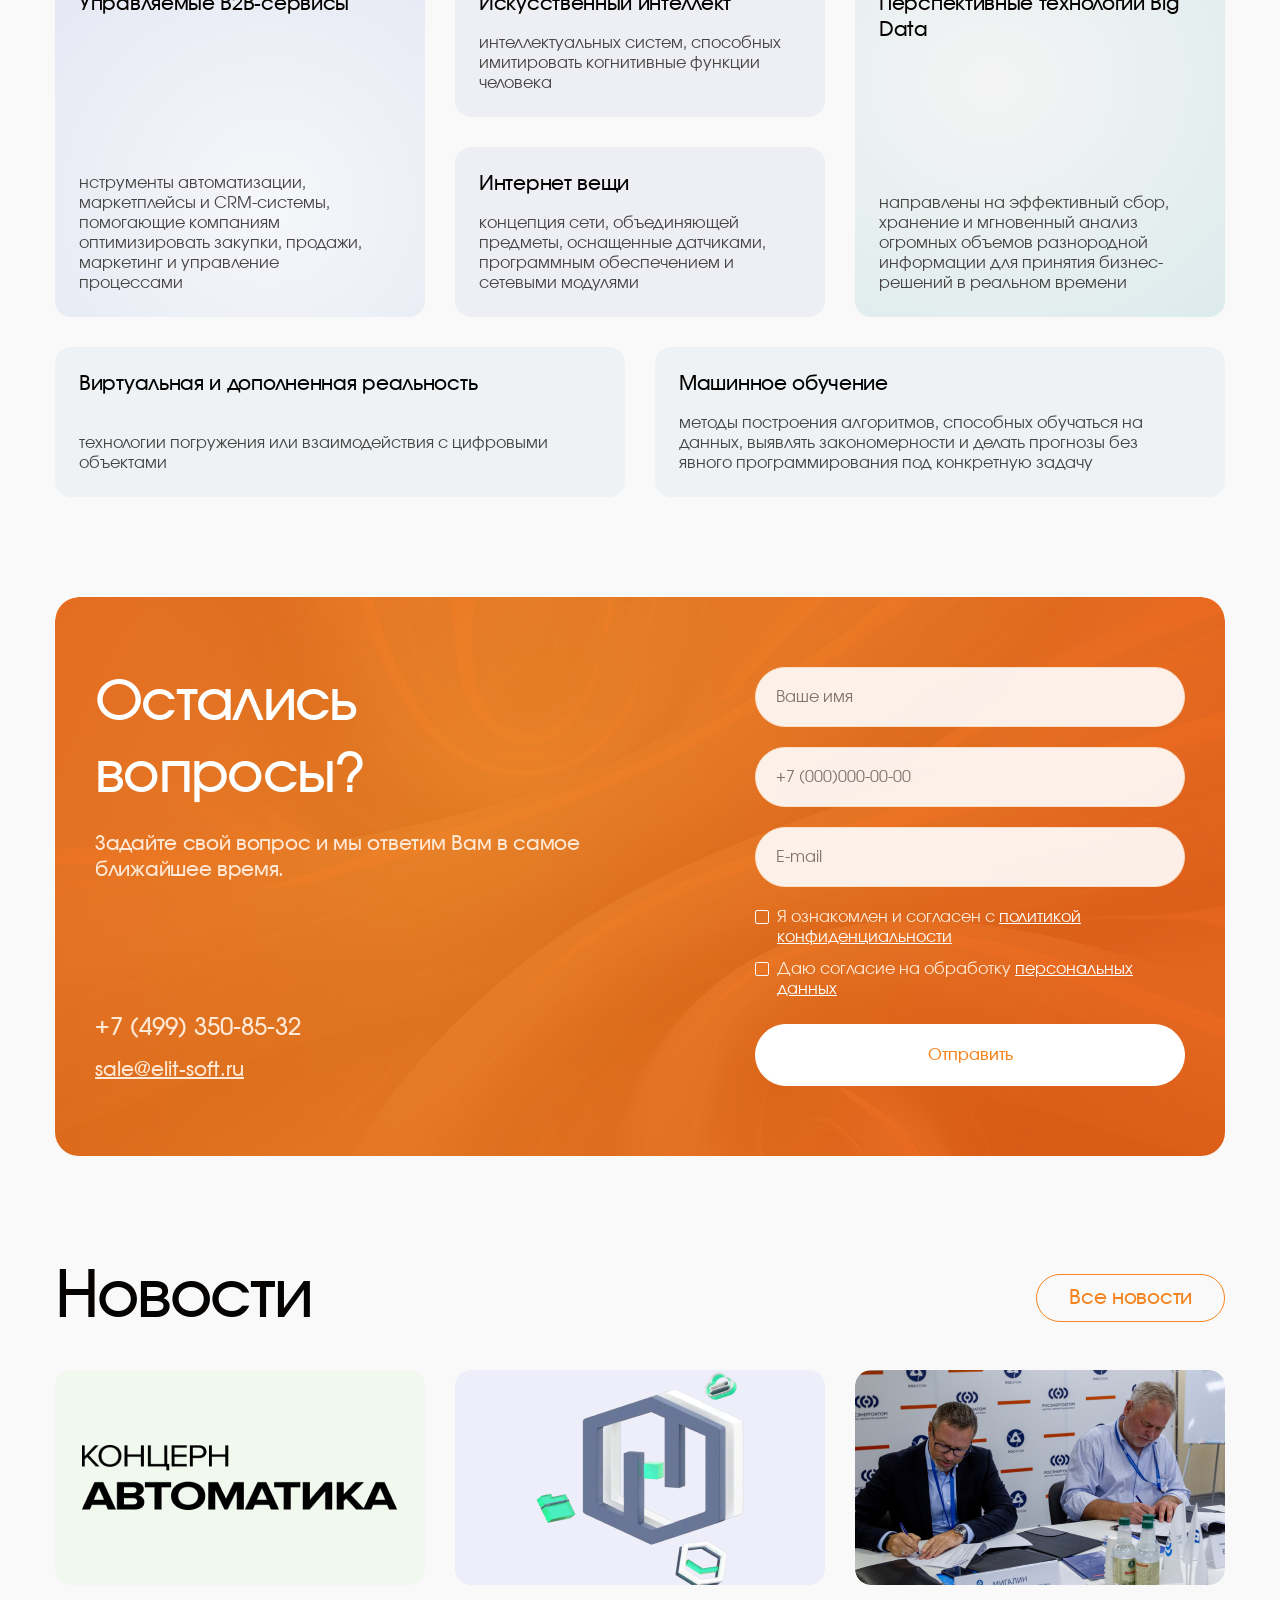
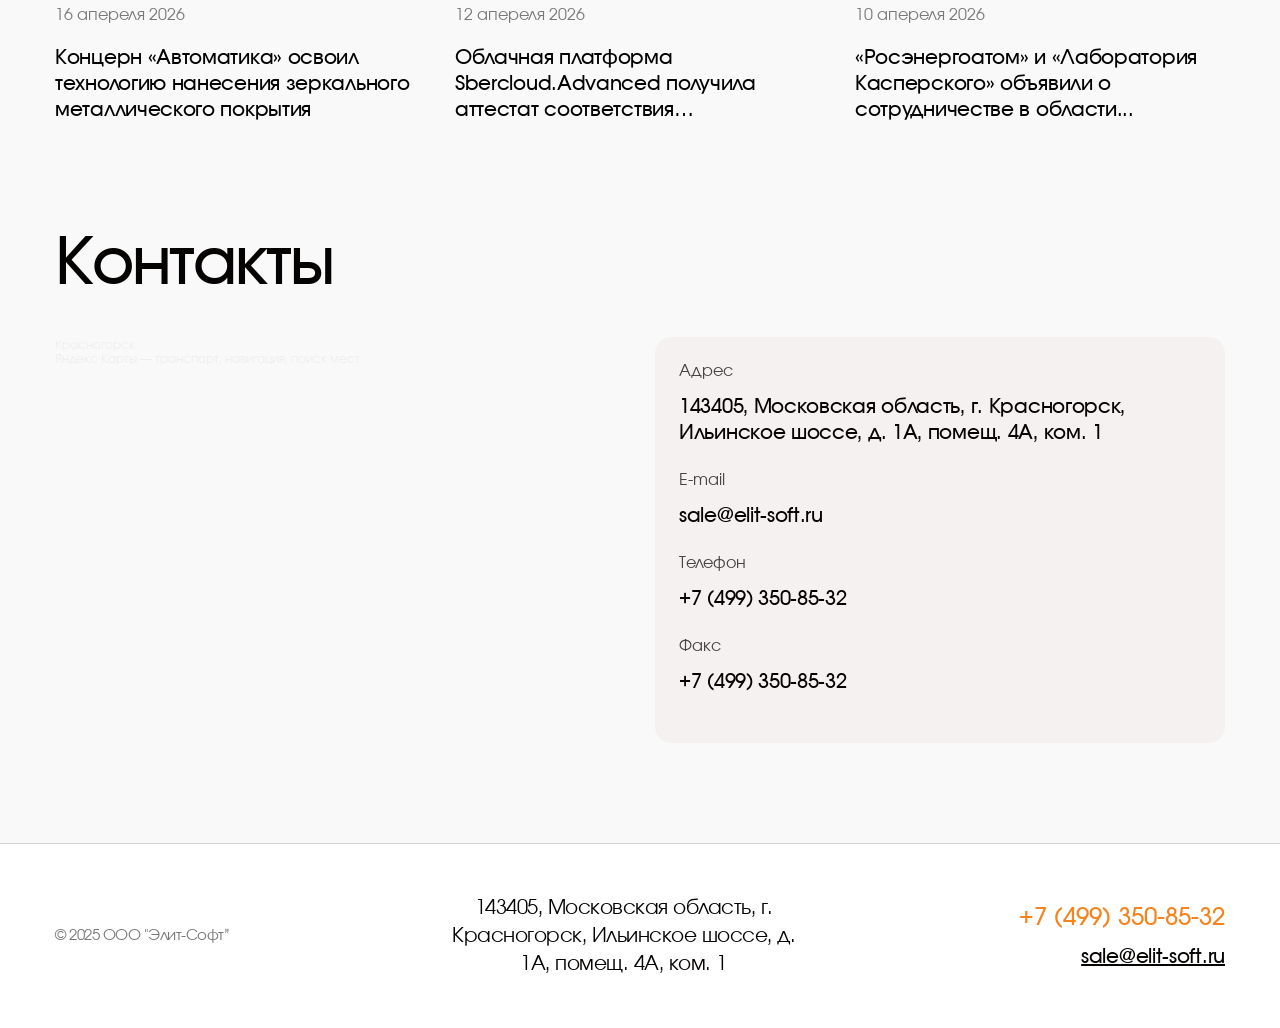
==== commit a60e3332: "add files" ====
--- a/about.html
+++ b/about.html
@@ -2,12 +2,15 @@
 <html lang="en">
 <head>
     <meta charset="UTF-8">
+    <meta name="viewport" content="width=device-width, initial-scale=1" />
+
     <title>Элит-Софт</title>
     <link rel="preconnect" href="https://fonts.googleapis.com">
     <link rel="preconnect" href="https://fonts.gstatic.com" crossorigin>
     <link href="https://fonts.googleapis.com/css2?family=Inter:ital,opsz,wght@0,14..32,100..900;1,14..32,100..900&display=swap" rel="stylesheet">
     <link rel="stylesheet" href="css/reset.css">
     <link rel="stylesheet" href="css/main.css">
+    <link rel="stylesheet" href="css/media.css">
 </head>
 <body>
 <header>
@@ -15,23 +18,23 @@
         <div class="container">
             <div class="nav__content df a-center">
                 <div class="header__logo">
-                    <a href="">
+                    <a href="index.html">
                         <img src="images/logo.svg" alt="">
                     </a>
                 </div>
                 <ul class="menu df">
                     <li class="menu__item has-sub">
-                        <a href="" class="menu__link">О Компании</a>
+                        <a href="about.html" class="menu__link">О Компании</a>
                         <ul class="menu__sub">
                             <li class="menu__item">
-                                <a href="" class="menu__link">Новости
-                                </a>
-                            </li>
-                            <li class="menu__item">
-                                <a href="" class="menu__link">Лицензии</a>
-                            </li>
-                            <li class="menu__item">
-                                <a href="" class="menu__link">Сертификаты</a>
+                                <a href="news.html" class="menu__link">Новости
+                                </a>
+                            </li>
+                            <li class="menu__item">
+                                <a href="licences.html" class="menu__link">Лицензии</a>
+                            </li>
+                            <li class="menu__item">
+                                <a href="certificates.html" class="menu__link">Сертификаты</a>
                             </li>
                             <li class="menu__item">
                                 <a href="" class="menu__link">Реквизиты компании</a>
@@ -39,100 +42,105 @@
 
                         </ul>
                     </li>
-                  <li class="menu__item has-sub">
-                        <a href="" class="menu__link">Услуги</a>
-                      <ul class="menu__sub">
-                          <li class="menu__item">
-                              <a href="" class="menu__link">Разработка государственных и корпоративных Информационных Систем
-                              </a>
-                          </li>
-                          <li class="menu__item">
-                              <a href="" class="menu__link">Аудит информационной безопасности
-                              </a>
-                          </li>
-                          <li class="menu__item">
-                              <a href="" class="menu__link">Продажи оборудования и программ обеспечения
-                              </a>
-                          </li>
-                          <li class="menu__item">
-                              <a href="" class="menu__link">Заказная разработка программного обеспечения
-                              </a>
-                          </li>
-                          <li class="menu__item">
-                              <a href="" class="menu__link">Обслуживание инфраструктуры и техническая поддержка
-                              </a>
-                          </li>
-
-                      </ul>
-                    </li>
-                  <li class="menu__item has-sub">
+                    <li class="menu__item has-sub">
+                        <a href="services.html" class="menu__link">Услуги</a>
+                        <ul class="menu__sub">
+                            <li class="menu__item">
+                                <a href="single-service.html" class="menu__link">Разработка государственных и корпоративных Информационных Систем
+                                </a>
+                            </li>
+                            <li class="menu__item">
+                                <a href="single-service.html" class="menu__link">Аудит информационной безопасности
+                                </a>
+                            </li>
+                            <li class="menu__item">
+                                <a href="single-service.html" class="menu__link">Продажи оборудования и программ обеспечения
+                                </a>
+                            </li>
+                            <li class="menu__item">
+                                <a href="single-service.html" class="menu__link">Заказная разработка программного обеспечения
+                                </a>
+                            </li>
+                            <li class="menu__item">
+                                <a href="single-service.html" class="menu__link">Обслуживание инфраструктуры и техническая поддержка
+                                </a>
+                            </li>
+
+                        </ul>
+                    </li>
+                    <li class="menu__item has-sub">
                         <a href="" class="menu__link">Решения</a>
-                      <ul class="menu__sub">
-                          <li class="menu__item">
-                              <a href="" class="menu__link">Инфраструктурные решения </a>
-                          </li>
-                          <li class="menu__item">
-                              <a href="" class="menu__link">Телекоммуникационные решения</a>
-                          </li>
-                          <li class="menu__item">
-                              <a href="" class="menu__link">Информационная безопасность</a>
-                          </li>
-                          <li class="menu__item">
-                              <a href="" class="menu__link">Системы электронного документооборота
-                              </a>
-                          </li>
-                          <li class="menu__item">
-                              <a href="" class="menu__link">Корпоративные порталы</a>
-                          </li>
-                          <li class="menu__item">
-                              <a href="" class="menu__link">BI Аналитика данных</a>
-                          </li>
-                          <li class="menu__item">
-                              <a href="" class="menu__link">Геоинформационные решения</a>
-                          </li>
-                          <li class="menu__item">
-                              <a href="" class="menu__link">Автоматизированные системы управления предприятием (АСУ ТП)</a>
-                          </li>
-
-                      </ul>
-                    </li>
-                  <li class="menu__item has-sub">
-                      <a href="" class="menu__link">Отрасли</a>
-                      <ul class="menu__sub">
-                          <li class="menu__item">
-                              <a href="" class="menu__link">Банковские и финансовые организации</a>
-                          </li>
-                          <li class="menu__item">
-                              <a href="" class="menu__link">Нефтегазовая промышленность</a>
-                          </li>
-                          <li class="menu__item">
-                              <a href="" class="menu__link">Госсектор
-                              </a>
-                          </li>
-                          <li class="menu__item">
-                              <a href="" class="menu__link">Энергетика
-                              </a>
-                          </li>
-                          <li class="menu__item">
-                              <a href="" class="menu__link">Кросс-отраслевая экспертиза </a>
-                          </li>
-
-                      </ul>
-                    </li>
-                  <li class="menu__item">
-                        <a href="" class="menu__link">Проекты</a>
-                    </li>
-                  <li class="menu__item">
-                        <a href="" class="menu__link">Партнеры</a>
-                    </li>
-                  <li class="menu__item">
-                        <a href="" class="menu__link">Контакты</a>
+                        <ul class="menu__sub">
+                            <li class="menu__item">
+                                <a href="" class="menu__link">Инфраструктурные решения </a>
+                            </li>
+                            <li class="menu__item">
+                                <a href="" class="menu__link">Телекоммуникационные решения</a>
+                            </li>
+                            <li class="menu__item">
+                                <a href="" class="menu__link">Информационная безопасность</a>
+                            </li>
+                            <li class="menu__item">
+                                <a href="" class="menu__link">Системы электронного документооборота
+                                </a>
+                            </li>
+                            <li class="menu__item">
+                                <a href="" class="menu__link">Корпоративные порталы</a>
+                            </li>
+                            <li class="menu__item">
+                                <a href="" class="menu__link">BI Аналитика данных</a>
+                            </li>
+                            <li class="menu__item">
+                                <a href="" class="menu__link">Геоинформационные решения</a>
+                            </li>
+                            <li class="menu__item">
+                                <a href="" class="menu__link">Автоматизированные системы управления предприятием (АСУ ТП)</a>
+                            </li>
+
+                        </ul>
+                    </li>
+                    <li class="menu__item has-sub">
+                        <a href="industry.html" class="menu__link">Отрасли</a>
+                        <ul class="menu__sub">
+                            <li class="menu__item">
+                                <a href="" class="menu__link">Банковские и финансовые организации</a>
+                            </li>
+                            <li class="menu__item">
+                                <a href="" class="menu__link">Нефтегазовая промышленность</a>
+                            </li>
+                            <li class="menu__item">
+                                <a href="" class="menu__link">Госсектор
+                                </a>
+                            </li>
+                            <li class="menu__item">
+                                <a href="" class="menu__link">Энергетика
+                                </a>
+                            </li>
+                            <li class="menu__item">
+                                <a href="" class="menu__link">Кросс-отраслевая экспертиза </a>
+                            </li>
+
+                        </ul>
+                    </li>
+                    <li class="menu__item">
+                        <a href="projects.html" class="menu__link">Проекты</a>
+                    </li>
+                    <li class="menu__item">
+                        <a href="partners.html" class="menu__link">Партнеры</a>
+                    </li>
+                    <li class="menu__item">
+                        <a href="contacts.html" class="menu__link">Контакты</a>
                     </li>
 
                 </ul>
                 <div class="header__contacts">
                     <a href="tel:+7 (499) 350-85-32">+7 (499) 350-85-32</a>
                 </div>
+                <button class="btn btn__menu">
+                    <svg xmlns="http://www.w3.org/2000/svg" width="32" height="32" viewBox="0 0 32 32" fill="none">
+                        <path d="M4 8H28M4 16H28M4 24H28" stroke="#050301" stroke-width="2.66667" stroke-linecap="round" stroke-linejoin="round"/>
+                    </svg>
+                </button>
             </div>
         </div>
     </nav>
@@ -200,7 +208,7 @@
 <!--    Block Start -->
     <section class="areas">
         <div class="container">
-            <h2 class="section__title">В каких областях работаем</h2>
+            <h2 class="section__title small">В каких областях работаем</h2>
             <div class="area__list df f-wrap">
                 <div class="area__item  ">
                     <h3>Системная интеграция</h3>
@@ -339,7 +347,7 @@
     </section>
 <!--    Block End -->
 <!--    Block Start -->
-    <section class="contacts">
+    <section class="contacts pb-100">
         <div class="container">
             <h2 class="section__title">Контакты</h2>
             <div class="contact__content df">
--- a/css/main.css
+++ b/css/main.css
@@ -17,6 +17,7 @@
     top: 34px;
     border-radius: 4px;
     background: #fff;
+    z-index: 3;
     box-shadow: -10px 5px 20px rgba(0, 0, 0, 0.1);
 }
 .menu{
@@ -451,7 +452,6 @@
 
 .contacts{
     padding-top: 50px;
-    padding-bottom: 50px;
     background: #FAF9F9;
 }
 .contact__content{
@@ -644,9 +644,9 @@
     margin-top: 25px;
 }
 .contact-form{
-    padding-bottom: 100px;
     background: #FAF9F9;
     padding-top: 50px;
+    padding-bottom: 50px;
 }
 .areas{
     padding-bottom: 50px;
--- a/css/media.css
+++ b/css/media.css
@@ -0,0 +1,456 @@
+@media screen and (max-width: 1440px){
+    .hero{
+        padding-left: 60px;
+    }
+    .hero__right{
+        max-width: 700px;
+    }
+    .hero__post{
+        min-width: auto;
+    }
+    .hero__content{
+        gap: 30px;
+    }
+    .hero__post:nth-child(4) .hero__post--img{
+        width: 40%;
+    }
+    .hero__post:nth-child(2) .hero__post--img{
+        width: 40%;
+    }
+    .hero__post:nth-child(3) .hero__post--img{
+        width: 70%;
+    }
+    .hero__post:nth-child(1) .hero__post--img{
+        width: 30%;
+    }
+}
+@media screen and (max-width: 1200px){
+    .hero__title{
+        font-size: 56px;
+        line-height: 72px;
+    }
+    .menu__link{
+        font-size: 14px;
+    }
+    .menu__sub .menu__link{
+        font-size: 13px;
+
+    }
+    .container{
+        max-width: 100%;
+        padding-left: 40px;
+        padding-right: 40px;
+    }
+    .service__img{
+        max-width: 150px;
+    }
+}
+@media screen and (max-width: 1100px){
+    .hero__title{
+        font-size: 48px;
+        line-height: 62px;
+    }
+}
+@media screen and (max-width: 1024px){
+    .hero{
+        padding-top: 30px;
+    }
+    .hero__content{
+        flex-direction: column;
+    }
+    .hero__left{
+        width: 100%;
+        max-width: 100%;
+    }
+    .hero__adv{
+        margin-top: 50px;
+    }
+    .hero__right{
+        max-width: 100%;
+    }
+    .btn__menu{
+        display: flex;
+        width: 30px;
+        height: 30px;
+    }
+    .menu{
+        display: flex;
+        visibility: hidden;
+        flex-direction: column;
+        align-items: flex-start;
+        position: fixed;
+        background: #fff;
+        width: 360px;
+        height: 100%;
+        left: -150%;
+        top: 0;
+        z-index: 2;
+        padding: 40px;
+        box-shadow: 0 0  15px rgba(0,0,0,.3);
+        transition: all .5s;
+        overflow: auto;
+    }
+    .nav__content .header__contacts{
+        margin-left: auto;
+    }
+    .menu.show{
+        left: 0;
+        visibility: visible;
+        transition: all .5s;
+    }
+    .menu__sub{
+        position: relative;
+        padding: 10px 0 0;
+        background: transparent;
+        box-shadow: none;
+        top: unset;
+        width: auto;
+    }
+    .menu__item.has-sub:after{
+        top: 17px;
+        transform: none;
+        right: 0;
+    }
+    .about__content{
+        flex-direction: column;
+        gap: 40px;
+    }
+    .about__left{
+        max-width: 100%;
+    }
+    .about__right{
+        max-width: 100%;
+    }
+    .menu__item{
+        width: 100%;
+    }
+}
+@media screen and (max-width: 990px){
+    .service__img {
+        max-width: 100px;
+    }
+    .section__title, .section__title.small{
+        font-size: 48px;
+        line-height: 62px;
+    }
+    .industry:last-child .industry__title{
+        padding-right: 55px;
+    }
+    .hero{
+        padding-left: 40px;
+        padding-right: 40px;
+    }
+    .contact-form__content{
+        gap: 60px;
+    }
+    .contact-form .section__title{
+        font-size: 48px;
+        line-height: 64px;
+    }
+    .contact__info a{
+        font-size: 18px;
+    }
+    .contact__info a:last-child{
+        font-size: 16px;
+    }
+    .area__list{
+        gap: 20px;
+    }
+    .certificate__item h3{
+        font-size: 18px;
+    }
+}
+@media screen and (max-width: 900px){
+    .footer__center p{
+        font-size:  16px;
+    }
+    .footer__link:first-child, .footer__link:last-child{
+        font-size:  16px;
+    }
+    .footer__content{
+        gap: 50px;
+    }
+    .footer__link:first-child{
+        white-space: nowrap;
+    }
+    .copyright{
+        font-size: 12px;
+        white-space: nowrap;
+    }
+}
+@media screen and (max-width: 768px){
+    .hero__title{
+        font-size: 42px;
+        line-height: 52px;
+        margin-bottom: 20px;
+    }
+    .hero__text{
+        font-size: 18px;
+        margin-bottom: 20px;
+    }
+    .hero__post h3{
+        font-size: 18px;
+    }
+    .tag__item{
+        font-size: 12px;
+    }
+    .section__title, .section__title.small{
+        font-size: 34px;
+        line-height: 48px;
+    }
+    .service__item:first-child{
+        width: 100%;
+    }
+    .service__item{
+        width: calc(100%/2 - 15px);
+    }
+    .about__content{
+        padding: 40px 20px;
+    }
+    .about__left h3{
+        font-size: 20px;
+    }
+    .about__left p{
+        font-size: 16px;
+        line-height: 24px;
+    }
+    .btn__orange--outline{
+        font-size: 16px;
+    }
+    .about__list{
+        gap: 20px;
+    }
+    .about__icon img{
+        width: 60px;
+    }
+    .industry{
+        width: 100%;
+    }
+    .industry:first-child, .industry:nth-child(2){
+        width: 100%;
+    }
+    .contact__content{
+        flex-direction: column;
+    }
+    .contact__left{
+        width: 100%;
+    }
+    .contact__left iframe{
+        width: 100%;
+    }
+    .contact__right{
+        width: 100%;
+    }
+    .news__title{
+        font-size: 18px;
+    }
+    .news__img{
+        height: 180px;
+    }
+    .btn__orange--outline{
+        height: 46px;
+    }
+    .contact__right p, .contact__row a{
+        font-size: 16px;
+    }
+    .area__list{
+        display: flex;
+        flex-wrap: wrap;
+    }
+    .area__item{
+        width: calc(100%/2 - 10px);
+    }
+    .area__item:last-child{
+        width: 100%;
+    }
+    .contact-form__content{
+        flex-direction: column;
+        gap: 30px;
+        padding: 30px;
+    }
+    .contact-form .section__title{
+        font-size: 32px;
+        line-height: 48px;
+    }
+    .contact-form p{
+        font-size: 16px;
+    }
+    .contact-form__right{
+        max-width: 100%;
+    }
+    .certificate__item{
+        width: calc(100%/2 - 15px);
+    }
+
+    .certificates{
+        padding-top: 25px;
+        padding-bottom: 50px;
+    }
+}
+@media screen and (max-width: 600px){
+    .container,.hero{
+        padding-left: 20px;
+        padding-right: 20px;
+    }
+    .services, .about{
+        padding-top: 25px;
+        padding-bottom: 25px;
+    }
+    .industries{
+        padding-top: 50px;
+        padding-bottom: 25px;
+    }
+    .news{
+        padding-top: 25px;
+        padding-bottom: 25px;
+
+    }
+    .contacts{
+        padding-bottom: 50px;
+        padding-top: 25px;
+    }
+    .news__item{
+        width: 100%;
+    }
+    .news__list{
+        flex-wrap: wrap;
+    }
+    .service__item{
+        width: 100%;
+        min-height: 180px
+    }
+    .hero__posts{
+        display: flex;
+        flex-wrap: wrap;
+    }
+    .news__img{
+        height: 200px;
+    }
+    .hero__post:nth-child(3) .hero__post--img{
+        bottom: 0;
+        right: 0;
+        width: 40%;
+    }
+    .hero{
+        margin-bottom: 25px;
+    }
+    .service__title{
+        font-size: 18px;
+        padding-right: 80px;
+    }
+    .footer__content{
+        flex-direction: column;
+        align-items: center;
+        justify-content: center;
+        gap: 20px;
+    }
+    .footer__right{
+        align-items: center;
+        order: 2;
+    }
+    .footer__left{
+        order: 3;
+    }
+    .footer__center{
+        order: 1;
+    }
+    .areas{
+        padding-top: 25px;
+        padding-bottom: 25px;
+    }
+    .area__item{
+        width: 100%;
+    }
+    .certificate__list{
+        gap: 20px;
+    }
+    .certificate__item {
+        width: calc(100% / 2 - 10px);
+    }
+}
+@media screen and (max-width: 480px){
+    .hero__title{
+        font-size: 32px;
+        line-height: 48px;
+    }
+    .hero__text{
+        font-size: 16px;
+    }
+    .btn__orange{
+        width: 100%;
+        font-size: 16px;
+    }
+    .hero__adv--bottom{
+        flex-direction: column;
+        align-items: flex-start;
+        gap: 30px;
+    }
+    .hero__right{
+        padding: 16px;
+    }
+    .hero__posts{
+        gap: 16px;
+    }
+    .header__contacts{
+        display: none;
+    }
+    .nav__content{
+        justify-content: space-between;
+    }
+    .about__item{
+        width: 100%;
+    }
+    .section__title, .section__title.small{
+        font-size: 28px;
+    }
+    .industry__title{
+        font-size: 18px;
+        padding-right: 80px;
+    }
+
+    .service__title{
+        font-size: 16px;
+        padding-right: 80px;
+    }
+    .container{
+        padding-left: 10px;
+        padding-right: 10px;
+    }
+    .hero{
+        padding-left: 10px;
+        padding-right: 10px;
+    }
+    .about__left h3 {
+         font-size: 18px;
+    }
+    .about__left p{
+        font-size: 14px;
+        margin-bottom: 10px;
+    }
+    .btn__orange--outline{
+        font-size: 12px;
+        width: 100%;
+        height: 40px;
+    }
+    .about__item h3{
+        font-size: 18px;
+    }
+    .about__item p{
+        font-size: 14px;
+    }
+    .news__top{
+        flex-direction: column;
+        gap: 10px;
+        align-items: flex-start;
+    }
+    .services__top{
+        flex-direction: column;
+        gap: 10px;
+        align-items: flex-start;
+    }
+    .contact-form__content{
+        padding: 24px;
+        border-radius: 16px;
+        background-position: center center;
+    }
+}
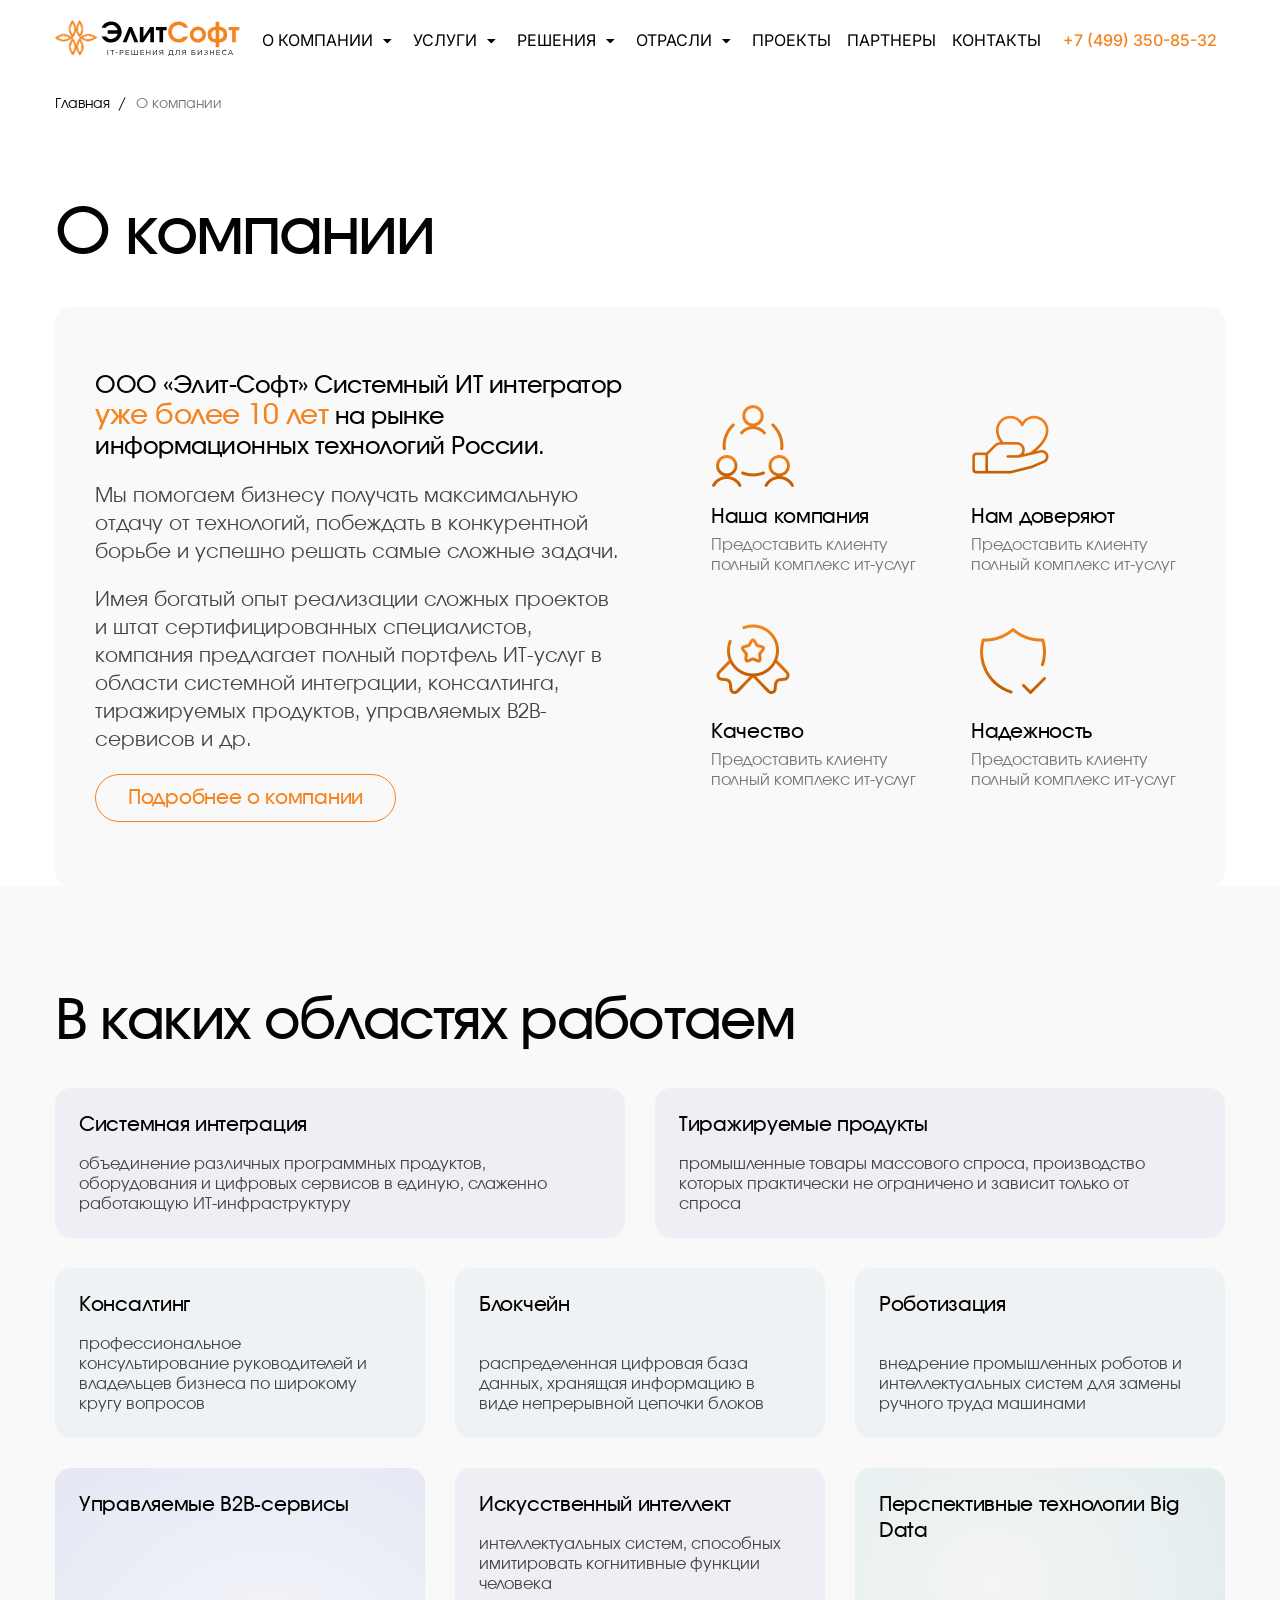
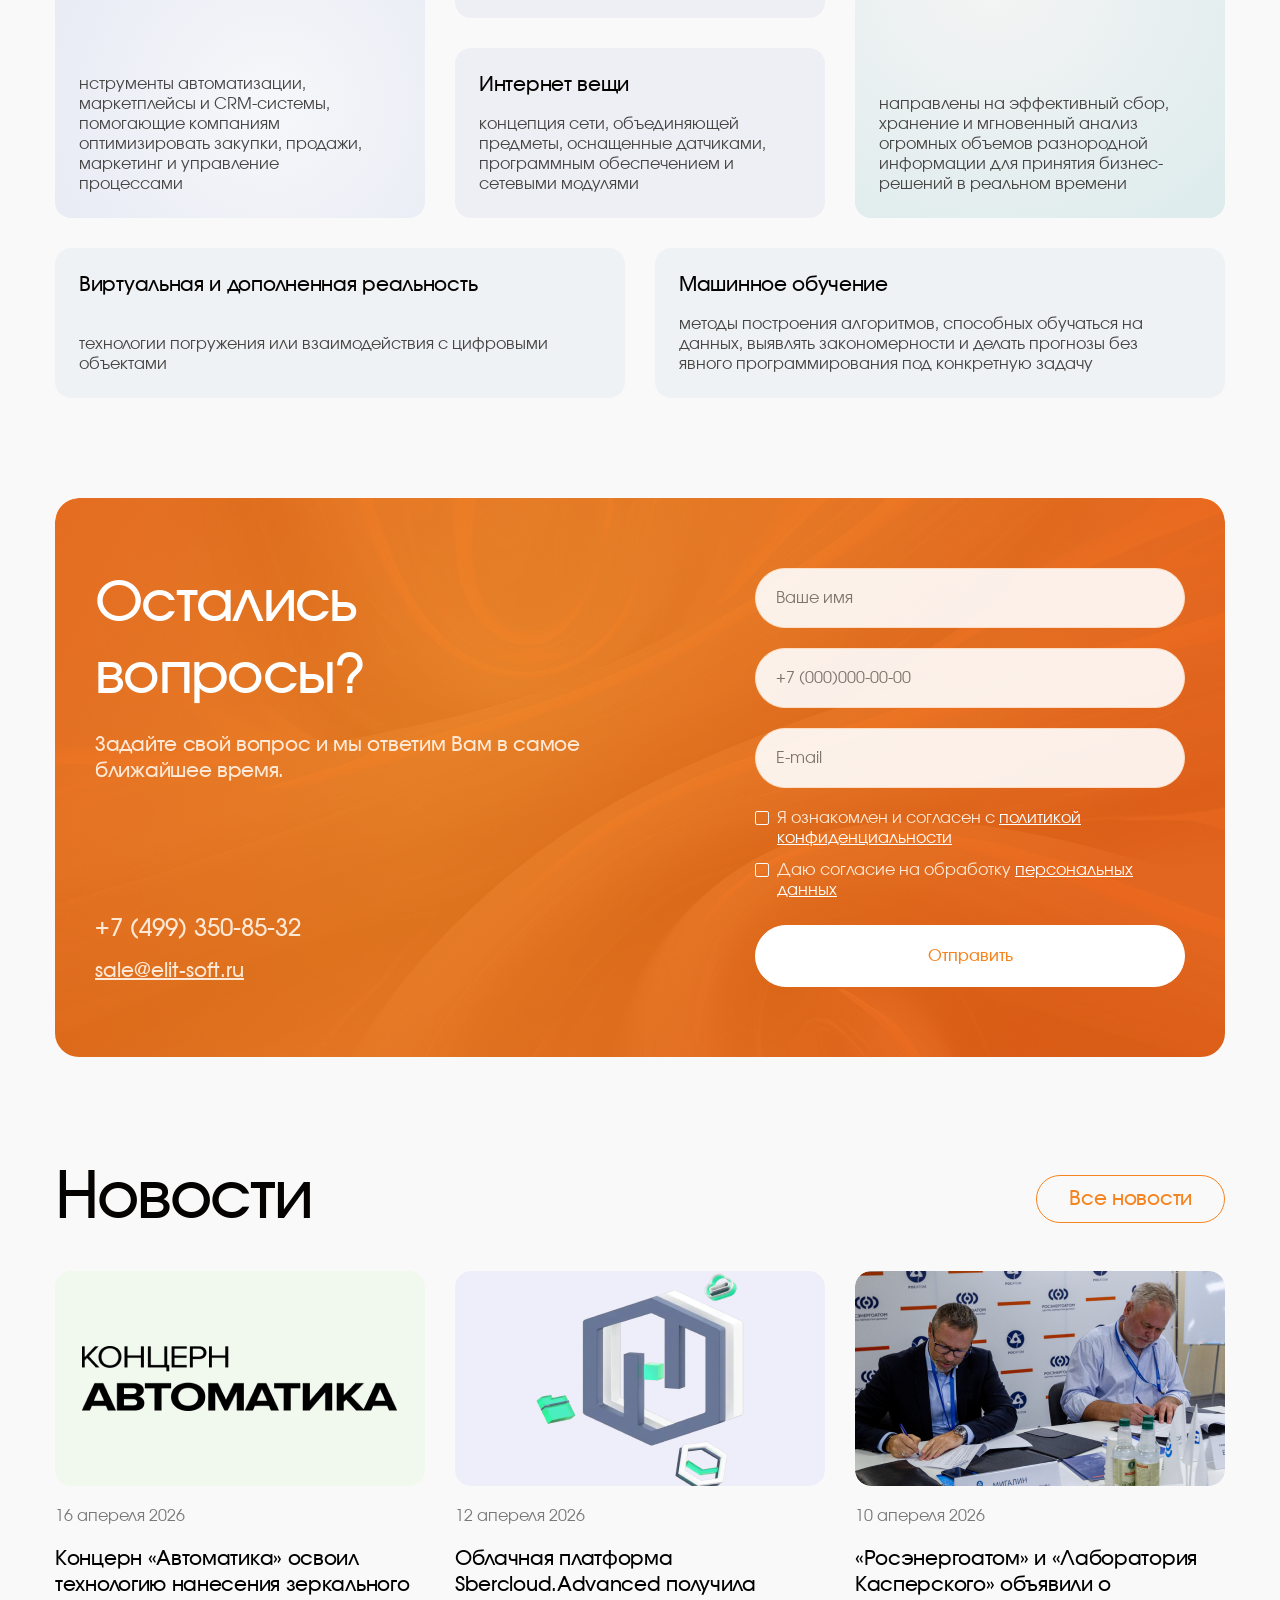
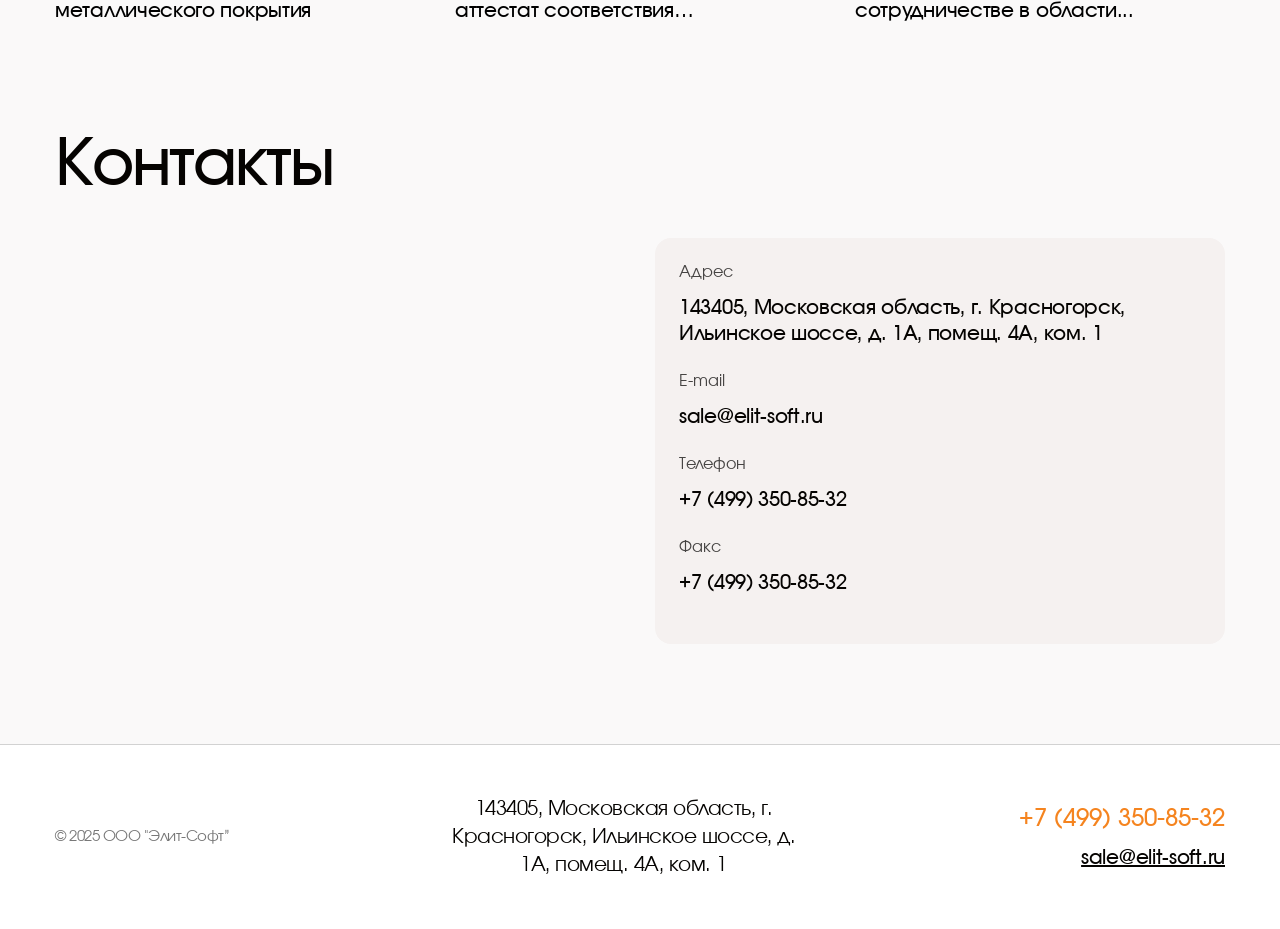
==== commit 6d0cce49: "add fixes" ====
--- a/about.html
+++ b/about.html
@@ -352,7 +352,7 @@
             <h2 class="section__title">Контакты</h2>
             <div class="contact__content df">
                 <div class="contact__left">
-                    <div style="position:relative;overflow:hidden;"><a href="https://yandex.com/maps/10735/krasnogorsk/?utm_medium=mapframe&utm_source=maps" style="color:#eee;font-size:12px;position:absolute;top:0px;">Красногорск</a><a href="https://yandex.com/maps/10735/krasnogorsk/house/ilyinskoye_shosse_1a/Z04YdQJiQE0EQFtvfXRwdH5jZA==/?indoorLevel=1&ll=37.352983%2C55.815201&utm_medium=mapframe&utm_source=maps&z=16.64" style="color:#eee;font-size:12px;position:absolute;top:14px;">Яндекс Карты — транспорт, навигация, поиск мест</a><iframe src="https://yandex.com/map-widget/v1/?indoorLevel=1&ll=37.352983%2C55.815201&mode=search&ol=geo&ouri=ymapsbm1%3A%2F%2Fgeo%3Fdata%3DCgk3NzExMjE0NTUSbdCg0L7RgdGB0LjRjywg0JzQvtGB0LrQvtCy0YHQutCw0Y8g0L7QsdC70LDRgdGC0YwsINCa0YDQsNGB0L3QvtCz0L7RgNGB0LosINCY0LvRjNC40L3RgdC60L7QtSDRiNC-0YHRgdC1LCAx0JAiCg1zaRVCFcRCX0I%2C&z=16.64" width="560" height="400" frameborder="1" allowfullscreen="true" style="position:relative;"></iframe></div>
+                    <div id="map"></div>
                 </div>
                 <div class="contact__right">
                     <div class="contact__row">
@@ -393,6 +393,7 @@
         </div>
     </div>
 </footer>
+<script src="https://api-maps.yandex.ru/2.1/?apikey=1fcaf82d-5b7d-4633-883b-eb72fd96db4e&lang=ru_RU"></script>
 
 <script src="js/main.js"></script>
 </body>
--- a/css/main.css
+++ b/css/main.css
@@ -150,6 +150,8 @@
 .hero__partners img{
     border-radius: 100%;
     border: 1px solid #787878;
+    width: 45px;
+    height: 45px;
 }
 .hero__partners img +  img{
     margin-left: -15px;
@@ -260,6 +262,13 @@
     margin-top: 30px;
     gap: 30px;
 }
+#map{
+    height:100%;
+    width: 100%;
+    border-radius: 16px;
+    overflow: hidden;
+
+}
 .service__item{
     width: calc(100%/3 - 20px);
     background: #FAF9F9;
@@ -267,7 +276,6 @@
     padding: 24px;
     position: relative;
     min-height: 260px;
-    overflow: hidden;
     display: flex;
     flex-direction: column;
     justify-content: space-between;
@@ -279,6 +287,9 @@
 .service__item:first-child .service__title{
     max-width: 441px;
     width: 100%;
+}
+.service__item:hover .service__title{
+    color: #f5841f ;
 }
 .service__img{
     position: absolute;
@@ -293,10 +304,16 @@
     letter-spacing: -0.3px;
     text-align: left;
     color: #050301;
+    transition: all .3s;
+}
+.service__item:hover .btn__more{
+    color: #f5841f ;
+}
+.service__item:hover .btn__more path{
+    stroke: #f5841f;
 }
 .about{
     padding-top: 50px;
-    padding-bottom: 100px;
 }
 .about__content{
     margin-top: 30px;
@@ -341,6 +358,12 @@
     letter-spacing: -0.5px;
     text-align: left;
     margin-bottom: 20px;
+}
+.about__left h3 span{
+    color: #F5841F;
+    font-size: 28px;
+    font-weight: 500;
+    font-family: Involve-Medium, sans-serif;
 }
 .about__left p{
     font-weight: 400;
@@ -631,6 +654,9 @@
     color: #787878;
     padding-right: 30px;
 }
+.contact-form__content.bg-gray .checkbox-label .checkmark:after{
+    border-color: #464443;
+}
 .contact-form__content.bg-gray .checkbox-label a{
     color: #464443;
 }
@@ -807,9 +833,13 @@
     border-radius: 16px;
     margin-bottom: 20px;
     display: flex;
+    overflow: hidden;
 }
 .project__img img{
     overflow: hidden;
+    object-fit: cover   ;
+    width: 100%;
+    height: 100%;
 }
 .project__title{
     font-weight: 500;
@@ -821,6 +851,10 @@
     font-family: Involve-Medium, sans-serif;
     margin-bottom: 16px;
     display: flex;
+    transition: all .3s;
+}
+.project__title:hover{
+    color: #f5841f;
 }
 .project__desc{
     font-weight: 400;
@@ -834,6 +868,7 @@
 .contact-form__content.bg-gray .btn__submit{
     background: #f5841f;
     color: #fff;
+    border: none;
 }
 .partner__list{
     margin-top: 30px;
@@ -870,7 +905,7 @@
     justify-content: center;
 }
 .e-commerce{
-    padding-top: 50px;
+    padding-top: 100px;
     padding-bottom: 50px;
 }
 .e-commerce__list{
@@ -951,6 +986,12 @@
     font-family: Involve-Medium, sans-serif;
     color: #050301;
     margin-bottom: 20px;
+}
+.solution__item:hover h3, .solution__item:hover .btn__more{
+    color: #f5841f;
+}
+.solution__item:hover .btn__more path{
+    stroke: #f5841f;
 }
 .solution__item .tag__item{
     border-radius: 50px;
--- a/css/media.css
+++ b/css/media.css
@@ -43,6 +43,9 @@
     }
     .service__img{
         max-width: 150px;
+    }
+    .partner__item{
+        padding: 24px;
     }
 }
 @media screen and (max-width: 1100px){
@@ -124,12 +127,16 @@
     .menu__item{
         width: 100%;
     }
+    .e-commerce .section__title{
+        font-size: 56px;
+        line-height: 72px;
+    }
 }
 @media screen and (max-width: 990px){
     .service__img {
         max-width: 100px;
     }
-    .section__title, .section__title.small{
+    .section__title, .section__title.small, .page__title{
         font-size: 48px;
         line-height: 62px;
     }
@@ -143,7 +150,7 @@
     .contact-form__content{
         gap: 60px;
     }
-    .contact-form .section__title{
+    .contact-form .section__title,     .e-commerce .section__title {
         font-size: 48px;
         line-height: 64px;
     }
@@ -158,6 +165,35 @@
     }
     .certificate__item h3{
         font-size: 18px;
+    }
+    .section__text{
+        font-size: 20px;
+    }
+    .trend__item{
+        width: calc(100%/2 - 15px);
+    }
+    .normative__item{
+        min-height: 250px;
+        height: auto;
+        width: calc(100%/2 - 15px);
+    }
+    .architecture__item{
+        height: auto;
+    }
+    .features__item h3{
+        font-size: 18px;
+    }
+    .features__item p{
+        font-size: 16px;
+    }
+    .features__item{
+        height: auto;
+    }
+    .component__img{
+        width: 70%;
+    }
+    .component__item h3{
+        font-size: 16px;
     }
 }
 @media screen and (max-width: 900px){
@@ -176,6 +212,16 @@
     .copyright{
         font-size: 12px;
         white-space: nowrap;
+    }
+    .partner__item{
+        width: calc(100%/3 - 20px);
+        height: 150px;
+    }
+    .service__title{
+        font-size: 18px;
+    }
+    .solution__list h3{
+        font-size: 18px;
     }
 }
 @media screen and (max-width: 768px){
@@ -194,7 +240,7 @@
     .tag__item{
         font-size: 12px;
     }
-    .section__title, .section__title.small{
+    .section__title, .section__title.small, .e-commerce .section__title{
         font-size: 34px;
         line-height: 48px;
     }
@@ -286,8 +332,88 @@
         padding-top: 25px;
         padding-bottom: 50px;
     }
+    .licences__content li{
+        font-size: 16px;
+    }
+    .services__list--equal .service__item{
+        width: calc(100%/2 - 15px);
+        min-height: 200px;
+    }
+    .services__list--equal .service__item:last-child{
+        width: 100%;
+    }
+    .solution__item{
+        height: auto;
+        min-height: 200px;
+    }
+    .solution__item .tag__list{
+        margin-bottom: 20px;
+    }
+    .page-heading__content{
+        padding: 30px;
+    }
+    .page__title{
+        font-size: 32px;
+        line-height: 48px;
+        margin-bottom: 20px;
+    }
+    .page__desc p{
+        font-size: 16px;
+    }
+    .step__item{
+        width: 100%;
+        flex-direction: column;
+    }
+    .architecture__item{
+        width: 100%;
+    }
+    .component__item{
+        width: calc(100%/2 - 20px);
+    }
+    .component__img{
+        display: flex;
+        justify-content: flex-end;
+    }
+    .component__item:nth-child(2):after{
+        right: 43px;
+        bottom: -22px;
+    }
+    .normative__item{
+        width: 100%;
+        min-height: 180px;
+        height: 100%;
+        gap: 20px;
+    }
+    .features__item{
+        width: 100%;
+    }
+    .features__item.bg-lilac:first-child, .features__item.bg-gray:last-child{
+        width: 100%;
+    }
+    .platform__row, .platform__row:nth-child(2n+1){
+        flex-direction: column;
+    }
+    .platform__row li{
+        font-size: 16px;
+    }
+    .project__img{
+        height: 200px;
+    }
+
 }
 @media screen and (max-width: 600px){
+    .project__item{
+        width: calc(100%/2 - 15px);
+    }
+    .project__title{
+        font-size: 18px;
+    }
+    .project__desc{
+        font-size: 14px;
+    }
+    .project__list{
+        gap: 30px;
+    }
     .container,.hero{
         padding-left: 20px;
         padding-right: 20px;
@@ -366,6 +492,96 @@
     }
     .certificate__item {
         width: calc(100% / 2 - 10px);
+    }
+    .projects{
+        padding-top: 25px;
+        padding-bottom: 25px;
+    }
+    section.pb-100{
+        padding-bottom: 50px;
+    }
+    .partner__list{
+        gap: 20px;
+    }
+    .partner__item{
+        width: calc(100%/3 - 14px);
+        height: 120px;
+    }
+    .licences{
+        padding-top: 25px;
+        padding-bottom: 50px;
+    }
+    .licences__content a{
+        overflow-wrap: anywhere;
+    }
+    .solutions{
+        padding-top: 25px;
+    }
+    .e-commerce{
+        padding-top: 25px;
+        padding-bottom: 25px;
+    }
+    .e-commerce__item{
+        width: 100%;
+    }
+    .e-commerce__list{
+        flex-wrap: wrap;
+    }
+    .solution__item{
+        width: 100%;
+    }
+    .section__text{
+        font-size: 16px;
+        line-height: 24px;
+    }
+    .services__list--equal .service__item{
+        width: 100%;
+    }
+    .choise{
+        padding-top: 50px;
+    }
+    .choise__item p{
+        font-size: 16px;
+    }
+    .trend__item{
+        width: 100%;
+        gap: 20px;
+        height: auto;
+        min-height: 150px;
+    }
+    .feature__number{
+        font-size: 30px;
+        line-height: 48px;
+        margin-bottom: 30px;
+    }
+    .features{
+        padding-top: 50px;
+    }
+    .architectures{
+        padding-top: 50px;
+    }
+    .steps{
+        padding-top: 50px;
+    }
+    .normative{
+        padding-top: 50px;
+    }
+    .breadcrumbs__text{
+        font-size: 12px;
+    }
+    .breadcrumbs__link{
+        font-size: 12px;
+    }
+    .page-heading{
+        padding-top: 50px;
+        padding-bottom: 50px;
+    }
+    .normative__list{
+        margin-top: 30px;
+    }
+    .components{
+        padding-top: 50px;
+        padding-bottom: 0;
     }
 }
 @media screen and (max-width: 480px){
@@ -453,4 +669,37 @@
         border-radius: 16px;
         background-position: center center;
     }
+    .partner__item{
+        width: calc(100%/2 - 10px);
+    }
+    .component__item, .component__item:first-child, .component__item:nth-child(3){
+        width: 100%;
+        transform: none;
+    }
+    .component__item:first-child:after{
+        right: 103px;
+        top: unset;
+        bottom: -20px;
+    }
+    .component__item:nth-child(4):before{
+        left: 103px;
+        top: -20px;
+    }
+    .page__title{
+        font-size: 28px;
+    }
+    .section__title, .section__title.small{
+        font-size: 24px;
+        line-height: 32px;
+    }
+    .choise__item{
+        flex-direction: column;
+        align-items: flex-start;
+    }
+    .project__item{
+        width: 100%;
+    }
+    .checkbox-label{
+        font-size: 12px;
+    }
 }
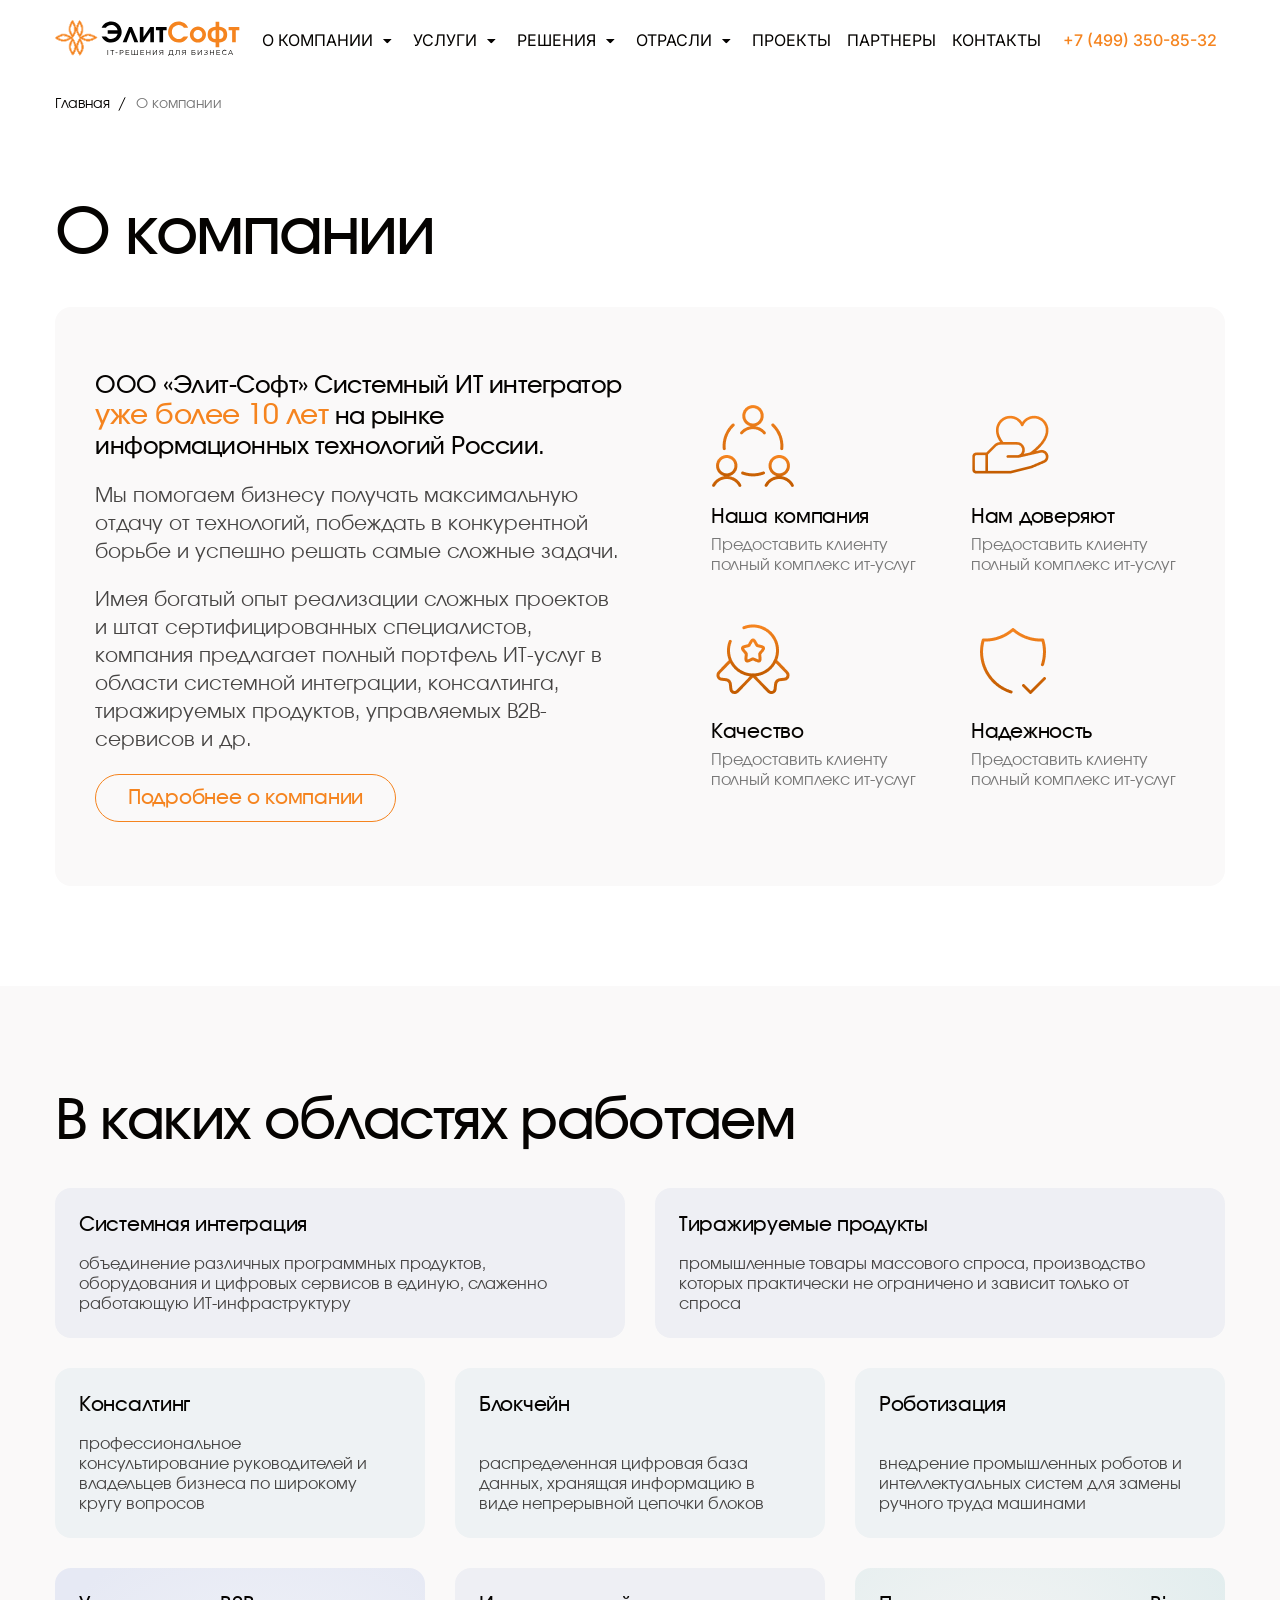
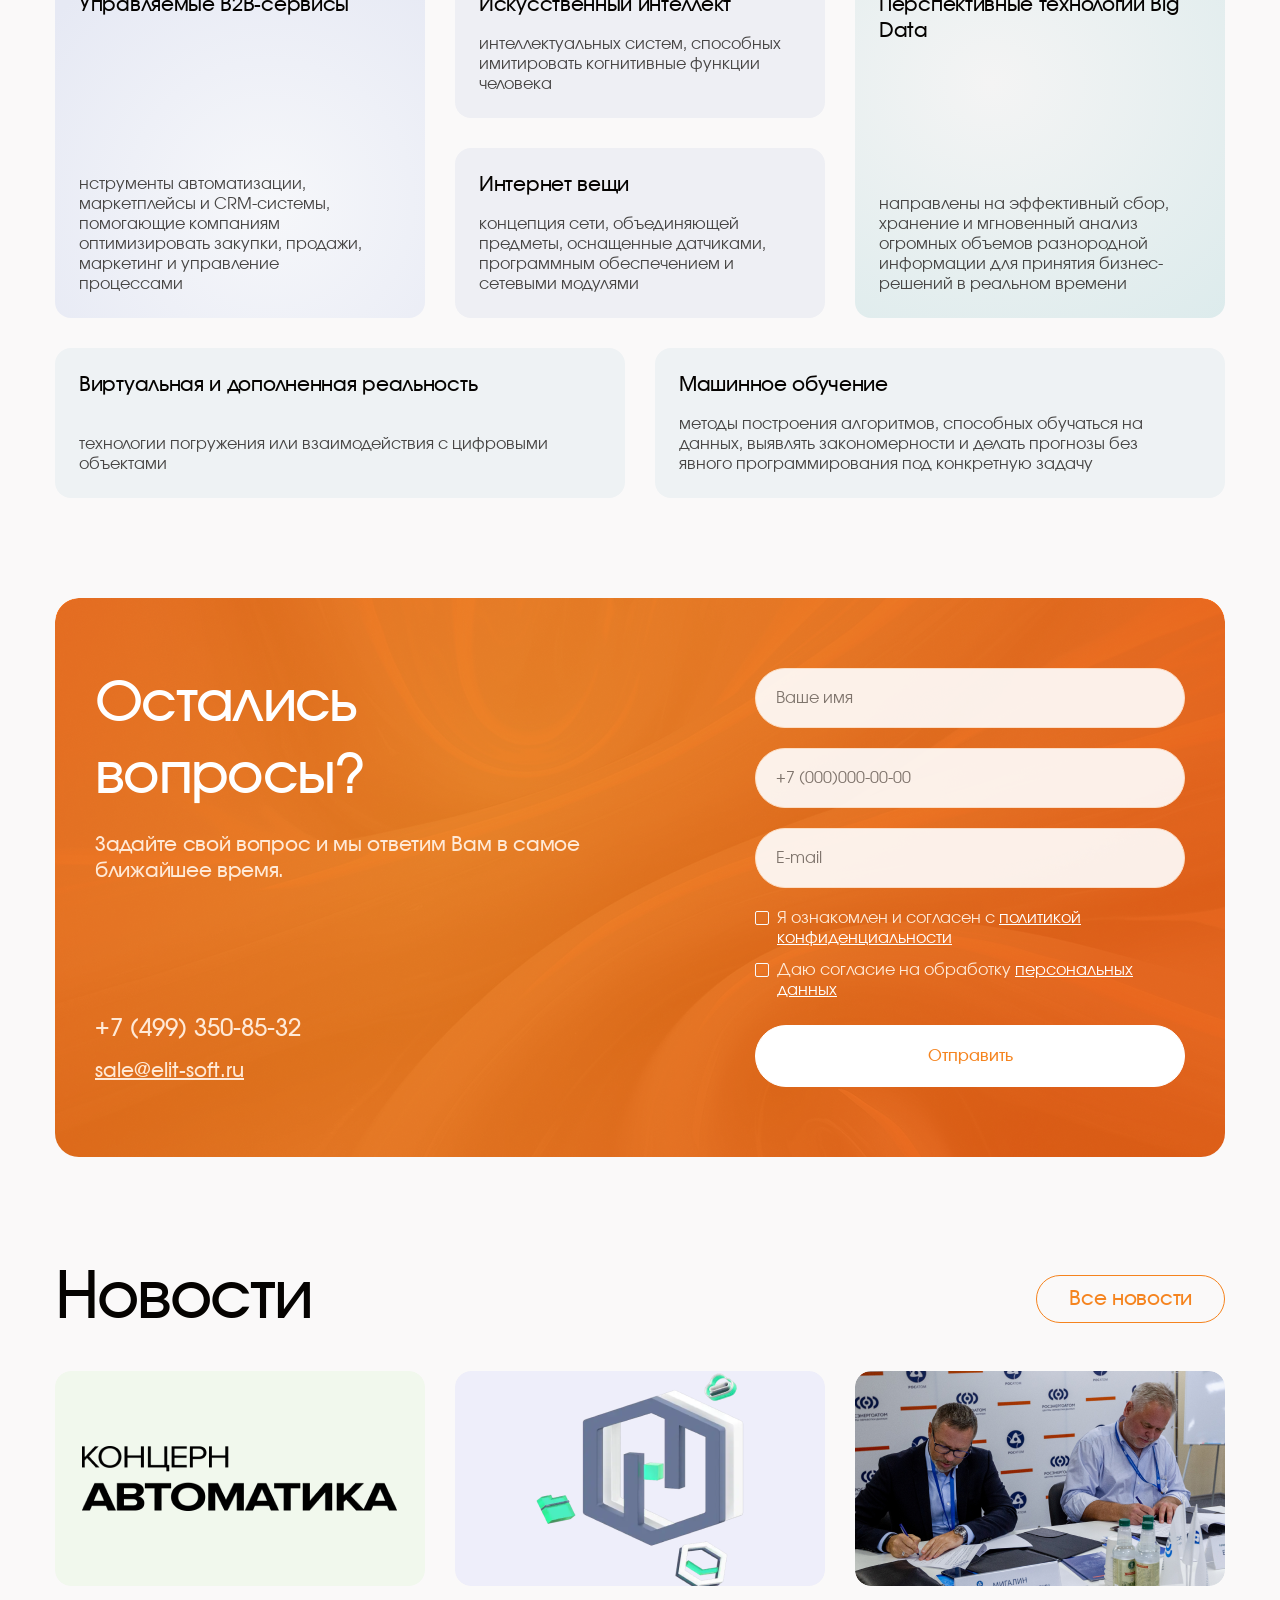
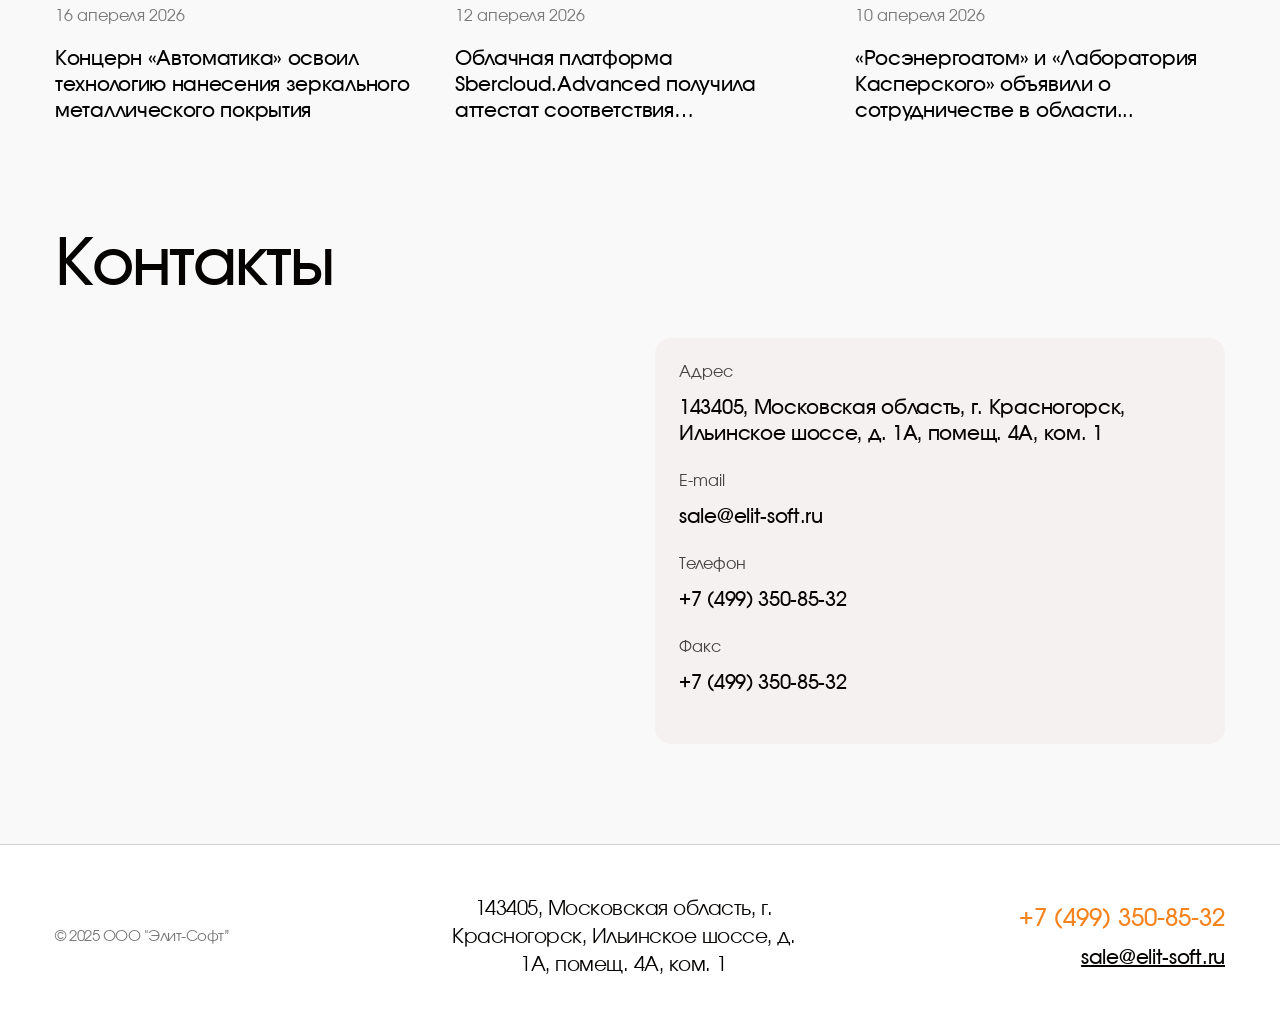
==== commit c5f77cd1: "add fixes" ====
--- a/about.html
+++ b/about.html
@@ -157,7 +157,7 @@
 <!--   Block end-->
 
 <!--    Block Start -->
-    <section class="about">
+    <section class="about pb-100">
         <div class="container">
             <h2 class="section__title">О компании</h2>
             <div class="about__content df">
--- a/css/main.css
+++ b/css/main.css
@@ -133,7 +133,9 @@
     padding: 24px;
     background: #F6F2EF;
     border-radius: 24px;
-
+    width: 100%;
+    display: flex;
+    flex-direction: column;
 }
 .hero__adv h2{
     font-family: Involve-Medium, sans-serif;
@@ -146,6 +148,15 @@
     width: 100%;
     color: #050301;
     margin-bottom: 32px;
+}
+.hero__adv:hover h2{
+    color: #f5841f;
+}
+.hero__adv:hover .btn__more{
+    color: #f5841f;
+}
+.hero__adv:hover .btn__more path{
+    stroke: #f5841f;
 }
 .hero__partners img{
     border-radius: 100%;
@@ -206,6 +217,16 @@
     margin-bottom: 16px;
     max-width: 242px;
     font-weight: 500;
+    transition: all .3s;
+}
+.hero__post:hover h3{
+    color: #f5841f;
+}
+.hero__post:hover .btn__more{
+    color: #f5841f;
+}
+.hero__post:hover .btn__more path{
+    stroke: #f5841f;
 }
 .tag__list{
     gap: 6px;
@@ -421,6 +442,12 @@
 
     color: #050301;
 }
+.industry:hover .industry__title, .industry:hover .btn__more{
+    color: #f5841f;
+}
+.industry:hover .btn__more path{
+    stroke: #f5841f;
+}
 .services{
     padding-top: 50px;
     padding-bottom: 50px;
@@ -472,6 +499,9 @@
     color: #000000;
 
 }
+.news__title:hover{
+    color: #f5841f;
+}
 
 .contacts{
     padding-top: 50px;
@@ -556,9 +586,24 @@
     letter-spacing: -0.3px;
     text-align: right;
     text-decoration-line: underline;
-
-    color: #050301;
-
+    transition: all .3s;
+    color: #050301;
+
+}
+.contact__row a:hover{
+    transition: all .3s;
+    color: #f5841f;
+    text-decoration: underline;
+}
+.contact__info a:hover{
+    text-decoration: underline;
+}
+.checkbox-label a:hover{
+    color: #f5841f;
+    text-decoration: underline;
+}
+.footer__link:last-child:hover{
+    color: #f5841f;
 }
 .contact-form__content{
     padding: 70px 40px;
